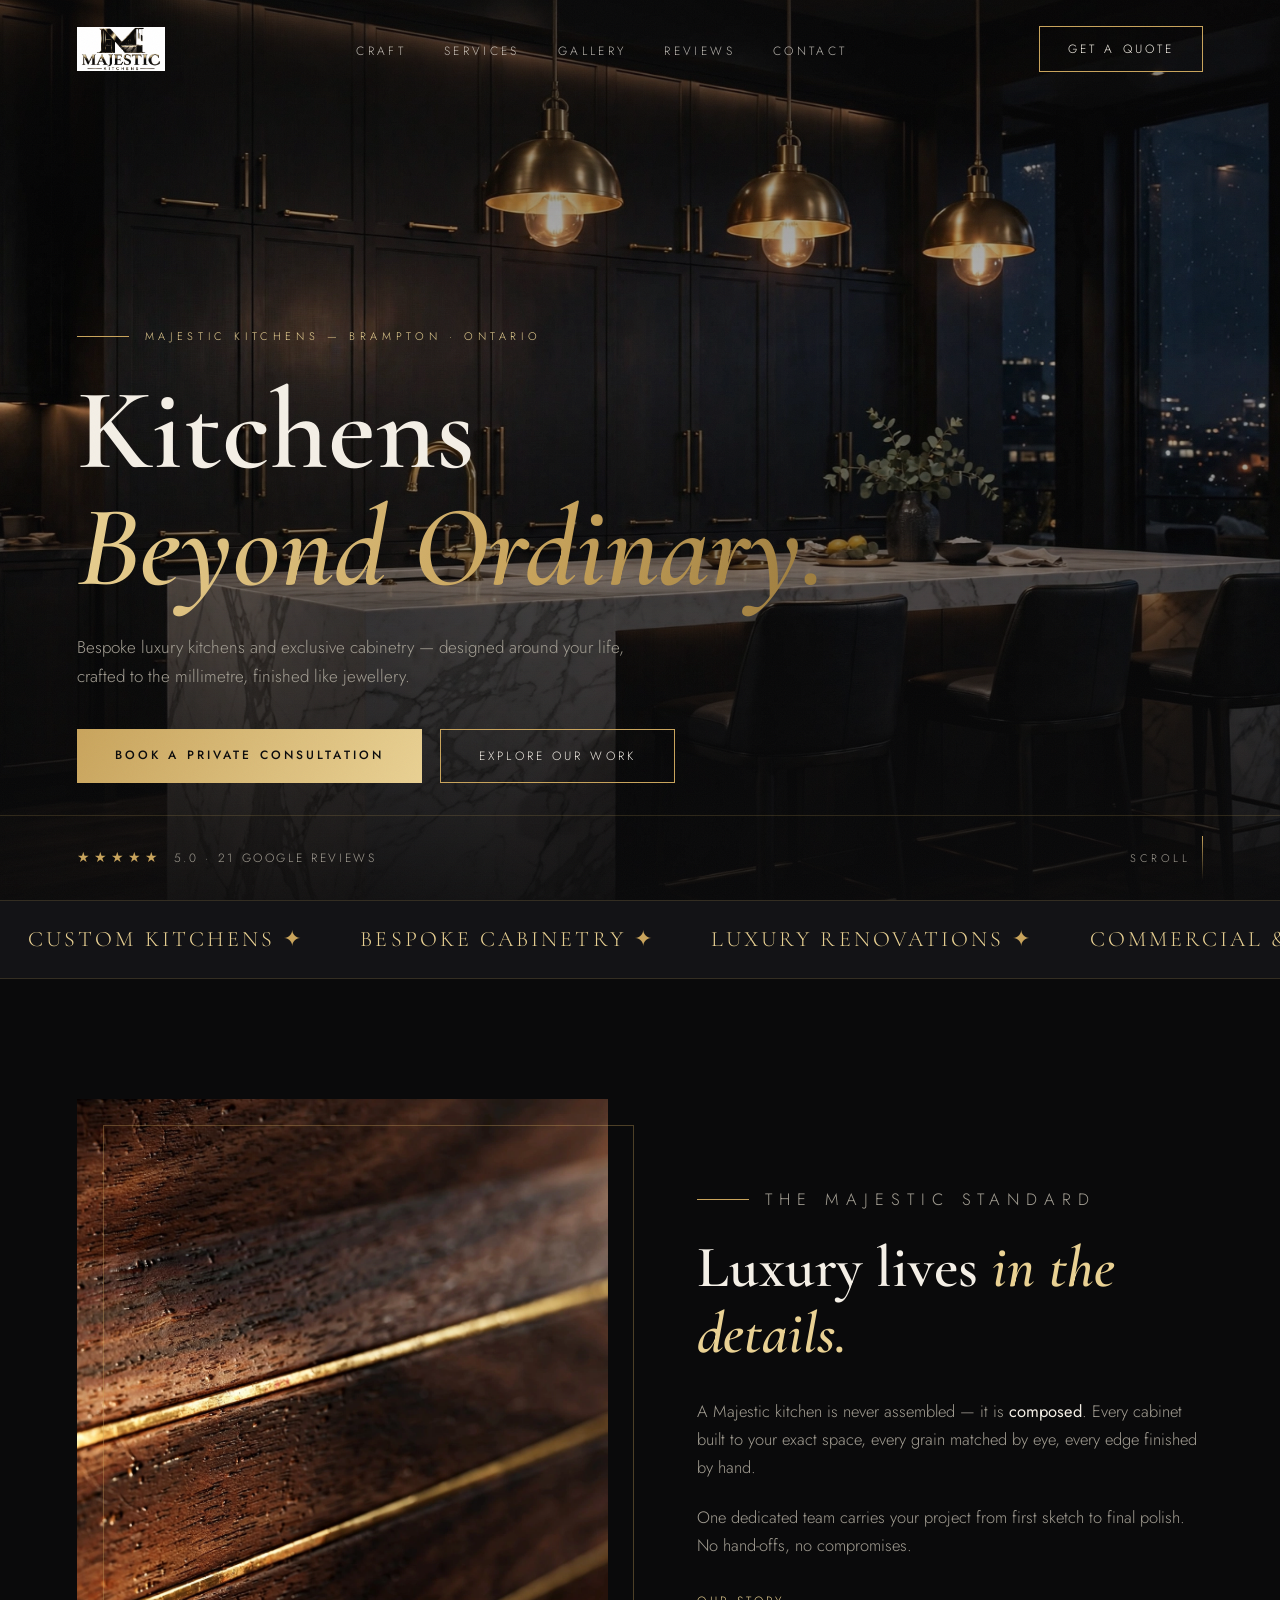
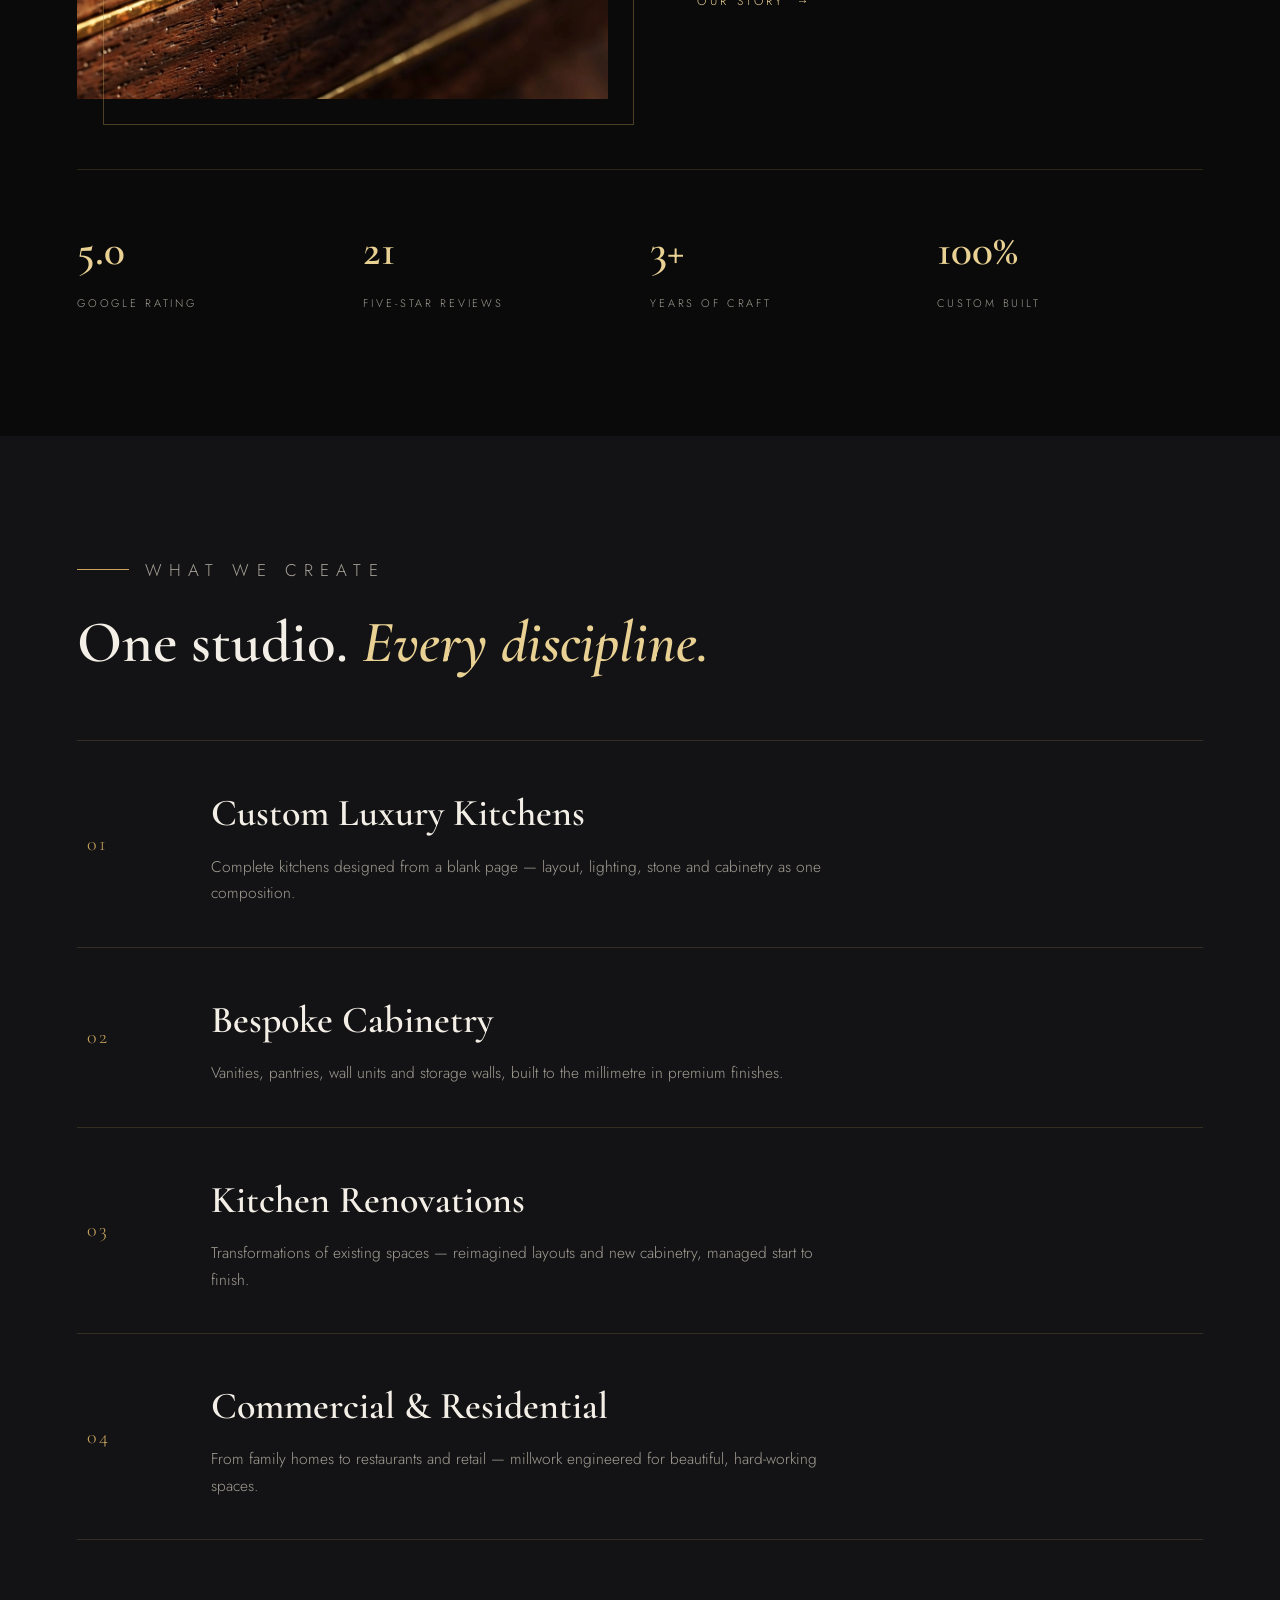
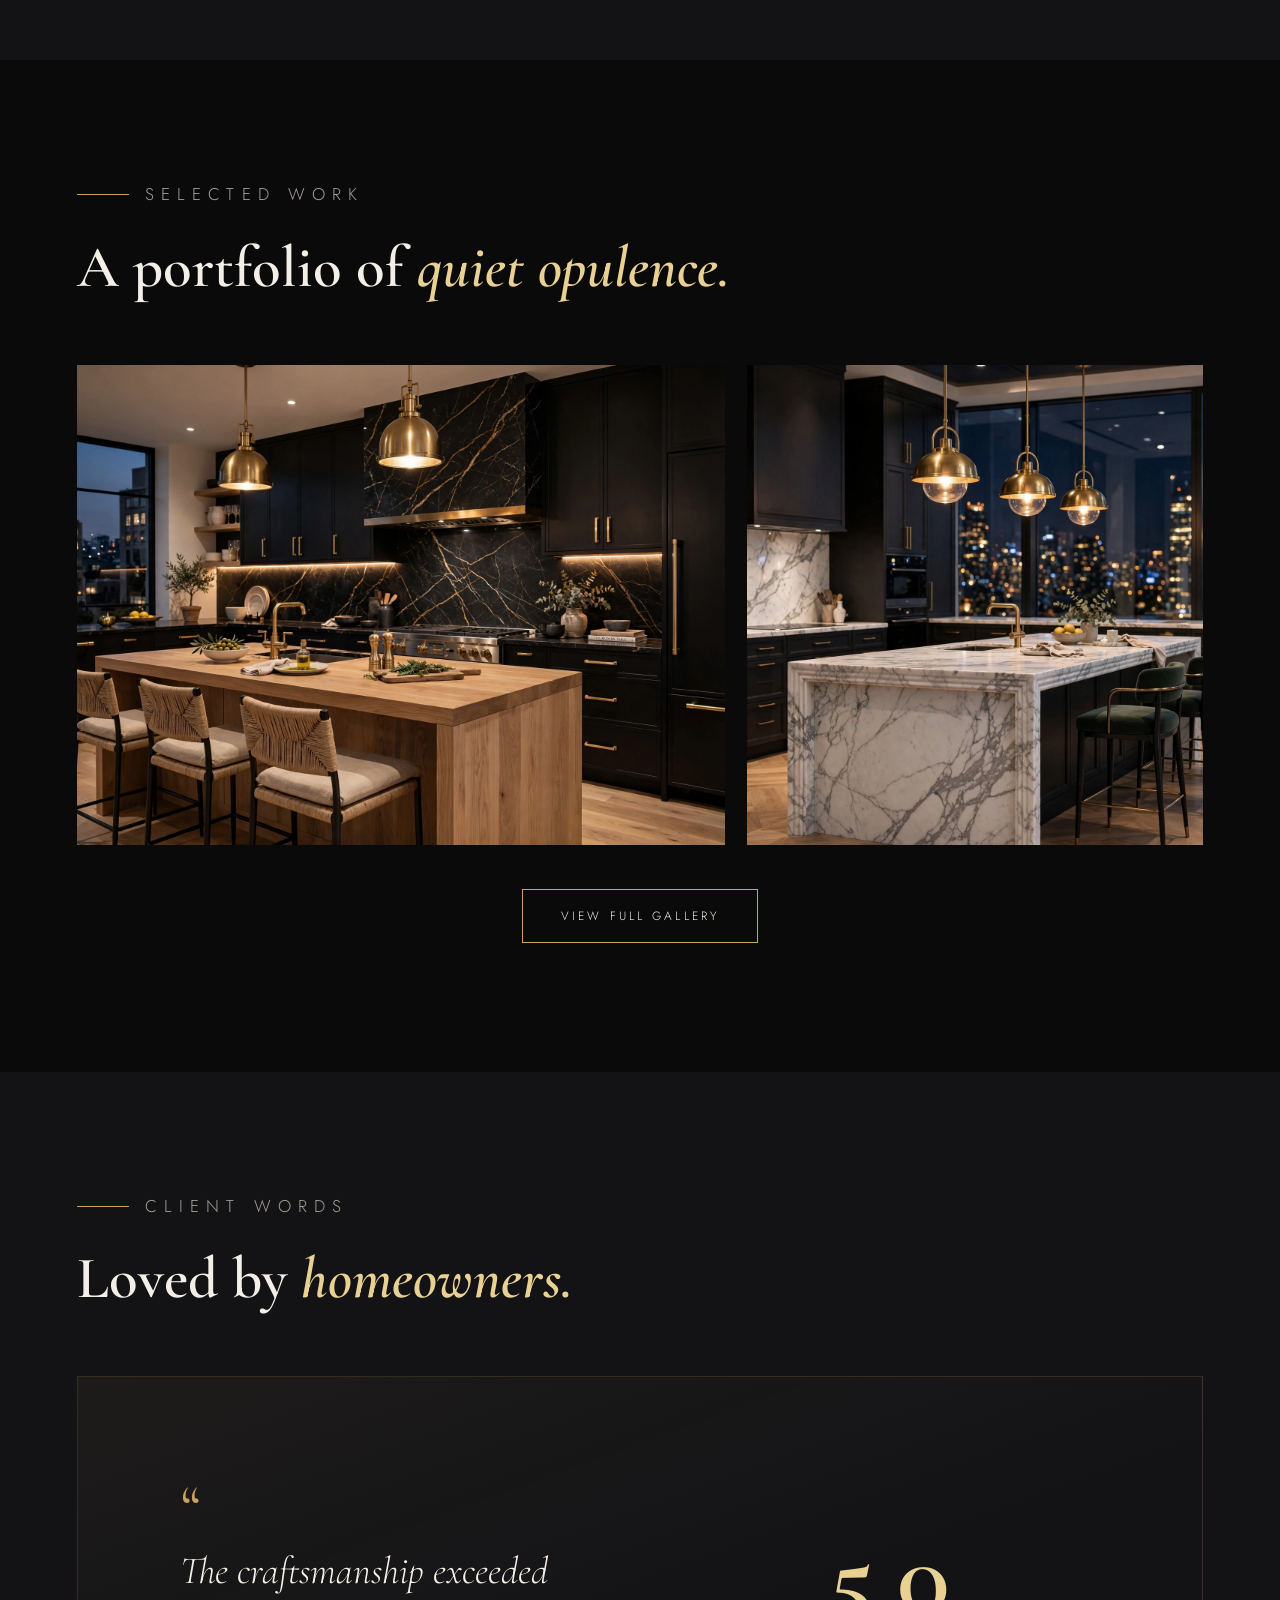
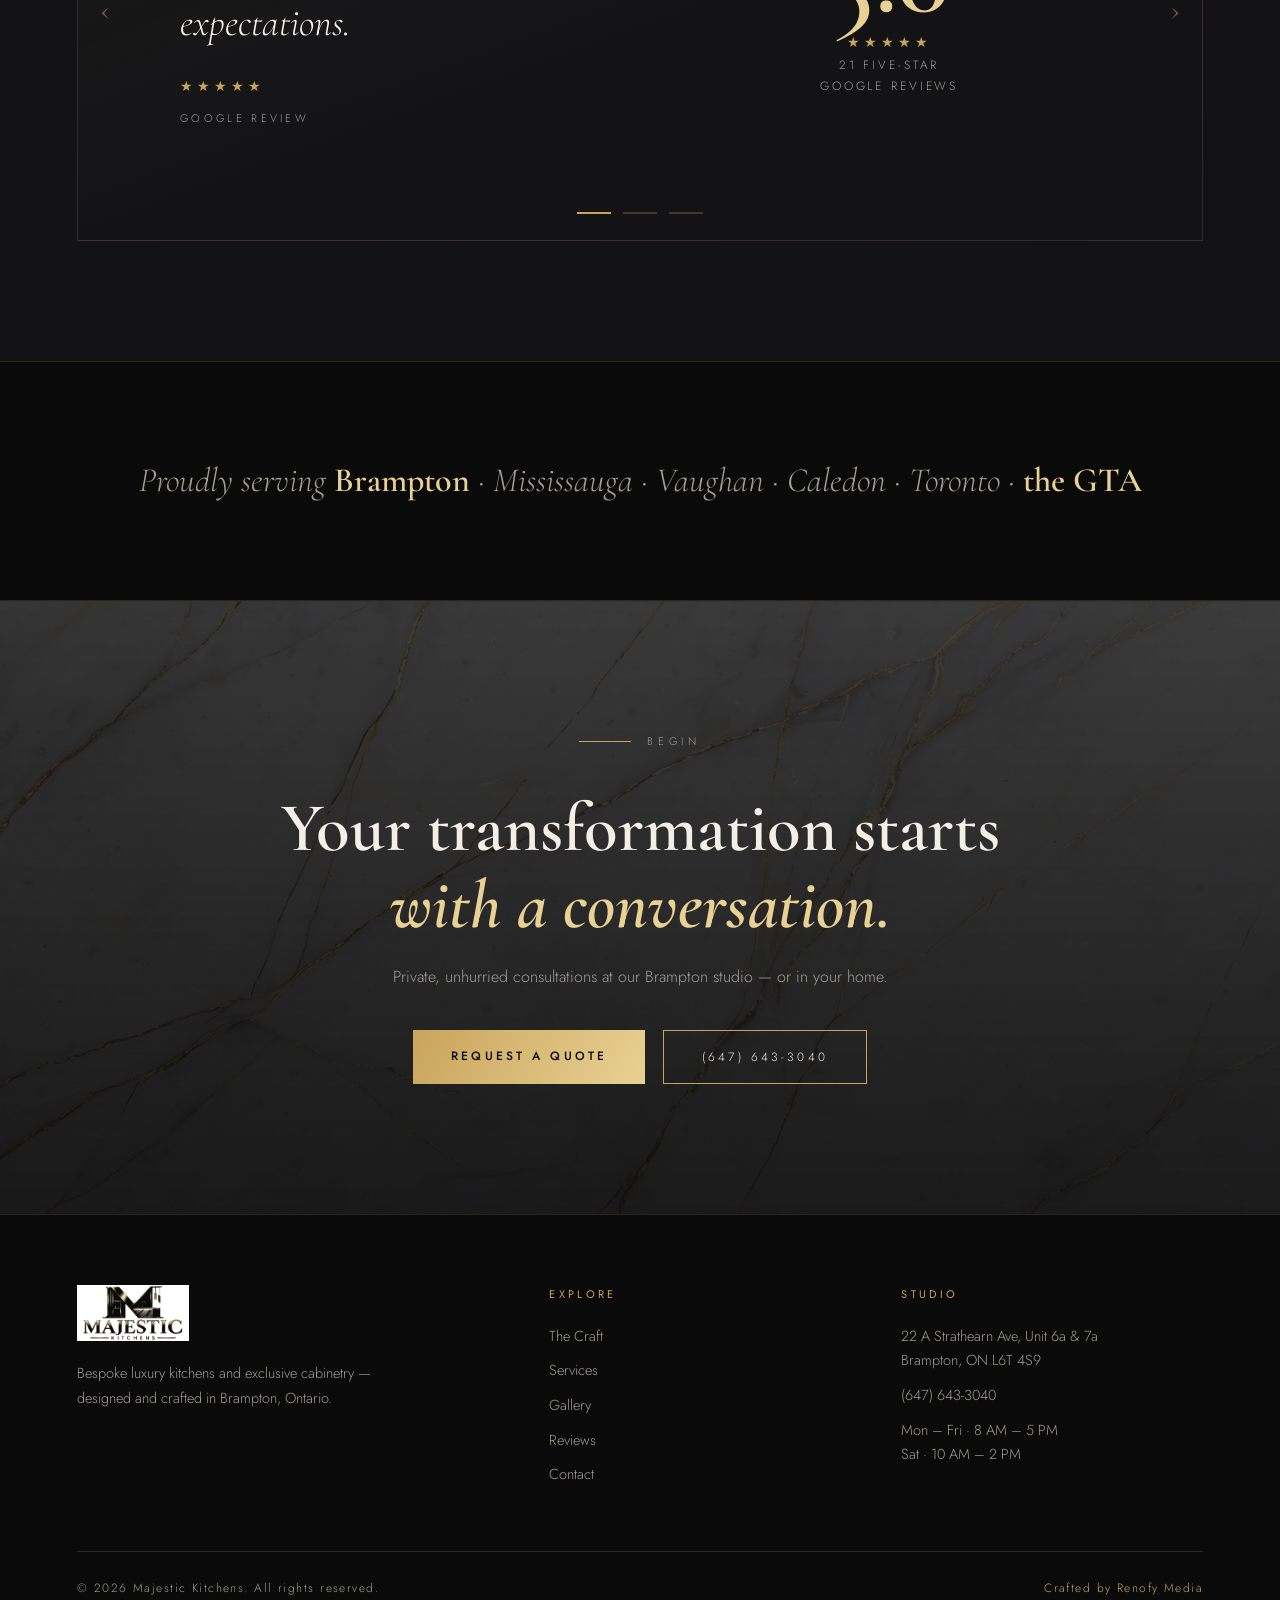
==== index.html @ 50e9ace4 "Majestic Kitchens v1 — 5-page luxury site" ====
<!DOCTYPE html>
<html lang="en">
<head>
<meta charset="UTF-8">
<meta name="viewport" content="width=device-width, initial-scale=1.0">
<title>Majestic Kitchens | Luxury Custom Kitchens &amp; Cabinetry in Brampton &amp; the GTA</title>
<meta name="description" content="Majestic Kitchens designs and crafts bespoke luxury kitchens and exclusive cabinetry across Brampton, Mississauga and the GTA. 5.0-star rated. Book a private consultation.">
<meta property="og:title" content="Majestic Kitchens — Kitchens Beyond Ordinary">
<meta property="og:description" content="Bespoke luxury kitchens & exclusive cabinetry. Brampton · Mississauga · GTA. 5.0 stars on Google.">
<meta property="og:type" content="website">
<link rel="preconnect" href="https://fonts.googleapis.com">
<link rel="preconnect" href="https://fonts.gstatic.com" crossorigin>
<link href="https://fonts.googleapis.com/css2?family=Cormorant+Garamond:ital,wght@0,500;0,600;0,700;1,500;1,600&family=Jost:wght@300;400;500&display=swap" rel="stylesheet">
<link rel="icon" href="assets/img/logo.png">
<link rel="stylesheet" href="assets/css/style.css">
</head>
<body>
<div class="grain"></div>
<div id="cursor"></div>
<div id="wipe"><span class="wline"></span><img src="assets/img/logo.png" alt=""></div>
<div id="loader"><img src="assets/img/logo.png" alt="Majestic Kitchens"><div class="bar"><span></span></div></div>

<nav id="nav">
  <div class="wrap nav-inner">
    <a class="brand" href="index.html" aria-label="Majestic Kitchens home"><img src="assets/img/logo.png" alt="Majestic Kitchens logo"></a>
    <ul class="nav-links">
      <li><a href="about.html">Craft</a></li>
      <li><a href="services.html">Services</a></li>
      <li><a href="gallery.html">Gallery</a></li>
      <li><a href="index.html#reviews">Reviews</a></li>
      <li><a href="contact.html">Contact</a></li>
    </ul>
    <a href="contact.html" class="btn nav-cta">Get a Quote</a>
    <button id="burger" aria-label="Open menu"><span></span><span></span><span></span></button>
  </div>
</nav>
<div id="mobileMenu">
  <a href="index.html">Home</a><a href="about.html">Craft</a><a href="services.html">Services</a>
  <a href="gallery.html">Gallery</a><a href="index.html#reviews">Reviews</a><a href="contact.html">Contact</a>
</div>

<header class="hero">
  <div class="hero-bg" id="heroBg"></div>
  <div class="hero-veil"></div>
  <div class="wrap hero-content">
    <p class="eyebrow">Majestic Kitchens — Brampton · Ontario</p>
    <h1>Kitchens<br><em>Beyond Ordinary.</em></h1>
    <p class="lead">Bespoke luxury kitchens and exclusive cabinetry — designed around your life, crafted to the millimetre, finished like jewellery.</p>
    <div class="hero-ctas">
      <a href="contact.html" class="btn solid">Book a Private Consultation</a>
      <a href="gallery.html" class="btn">Explore Our Work</a>
    </div>
  </div>
  <div class="hero-foot"><div class="wrap">
    <div class="rating"><span class="stars">★★★★★</span><span>5.0 · 21 Google Reviews</span></div>
    <div class="scroll-hint">Scroll</div>
  </div></div>
</header>

<div class="marquee" aria-hidden="true">
  <div class="marquee-track">
    <span>Custom Kitchens <i>✦</i></span><span>Bespoke Cabinetry <i>✦</i></span><span>Luxury Renovations <i>✦</i></span><span>Commercial &amp; Residential <i>✦</i></span><span>Custom Kitchens <i>✦</i></span><span>Bespoke Cabinetry <i>✦</i></span><span>Luxury Renovations <i>✦</i></span><span>Commercial &amp; Residential <i>✦</i></span>
  </div>
</div>

<section>
  <div class="wrap">
    <div class="split">
      <div class="img-frame reveal"><img src="assets/img/craft.webp" alt="Close-up of Majestic Kitchens cabinetry craftsmanship with brass inlay" loading="lazy"></div>
      <div>
        <p class="eyebrow reveal">The Majestic Standard</p>
        <div class="sec-head reveal" style="margin-bottom:30px">
          <h2>Luxury lives <em>in the details.</em></h2>
        </div>
        <p class="reveal">A Majestic kitchen is never assembled — it is <strong>composed</strong>. Every cabinet built to your exact space, every grain matched by eye, every edge finished by hand.</p>
        <p class="reveal d1">One dedicated team carries your project from first sketch to final polish. No hand-offs, no compromises.</p>
        <a class="link-more reveal d2" href="about.html">Our story</a>
      </div>
    </div>
    <div class="stats">
      <div class="stat reveal"><b><span class="count" data-to="5" data-dec="1">0</span></b><span class="lbl">Google rating</span></div>
      <div class="stat reveal d1"><b><span class="count" data-to="21">0</span></b><span class="lbl">Five-star reviews</span></div>
      <div class="stat reveal d2"><b><span class="count" data-to="3">0</span>+</b><span class="lbl">Years of craft</span></div>
      <div class="stat reveal d3"><b>100%</b><span class="lbl">Custom built</span></div>
    </div>
  </div>
</section>

<section style="background:var(--coal)">
  <div class="wrap">
    <div class="sec-head">
      <p class="eyebrow reveal">What we create</p>
      <h2 class="reveal">One studio. <em>Every discipline.</em></h2>
    </div>
    <div class="reveal">
      <a class="svc-row" href="services.html"><div class="svc-num">01</div><div><h3>Custom Luxury Kitchens</h3><p>Complete kitchens designed from a blank page — layout, lighting, stone and cabinetry as one composition.</p></div><div class="svc-arrow">→</div></a>
      <a class="svc-row" href="services.html"><div class="svc-num">02</div><div><h3>Bespoke Cabinetry</h3><p>Vanities, pantries, wall units and storage walls, built to the millimetre in premium finishes.</p></div><div class="svc-arrow">→</div></a>
      <a class="svc-row" href="services.html"><div class="svc-num">03</div><div><h3>Kitchen Renovations</h3><p>Transformations of existing spaces — reimagined layouts and new cabinetry, managed start to finish.</p></div><div class="svc-arrow">→</div></a>
      <a class="svc-row" href="services.html"><div class="svc-num">04</div><div><h3>Commercial &amp; Residential</h3><p>From family homes to restaurants and retail — millwork engineered for beautiful, hard-working spaces.</p></div><div class="svc-arrow">→</div></a>
    </div>
  </div>
</section>

<section>
  <div class="wrap">
    <div class="sec-head">
      <p class="eyebrow reveal">Selected work</p>
      <h2 class="reveal">A portfolio of <em>quiet opulence.</em></h2>
    </div>
    <div class="g-grid">
      <figure class="g-item g1 reveal"><img src="assets/img/gallery-1.webp" alt="Luxury kitchen with black marble backsplash and brass fixtures" loading="lazy"><figcaption><small>Bespoke Detail</small>Black marble · brushed brass</figcaption></figure>
      <figure class="g-item g2 reveal d1"><img src="assets/img/gallery-2.webp" alt="Elegant kitchen with marble island and city views at night" loading="lazy"><figcaption><small>Evening Project</small>Waterfall island · night light</figcaption></figure>
    </div>
    <div class="center reveal" style="margin-top:44px"><a href="gallery.html" class="btn">View Full Gallery</a></div>
  </div>
</section>

<section id="reviews" style="background:var(--coal)">
  <div class="wrap">
    <div class="sec-head">
      <p class="eyebrow reveal">Client words</p>
      <h2 class="reveal">Loved by <em>homeowners.</em></h2>
    </div>
    <div class="t-slider reveal" id="tSlider">
      <button class="t-arrow" id="tPrev" aria-label="Previous review">‹</button>
      <button class="t-arrow" id="tNext" aria-label="Next review">›</button>
      <div class="t-track">
        <div class="t-slide">
          <div><blockquote>The craftsmanship exceeded expectations.</blockquote><cite><span class="stars">★★★★★</span>Google Review</cite></div>
          <div class="t-side"><b>5.0</b><div class="stars">★★★★★</div><p style="color:var(--muted);font-size:12px;letter-spacing:.24em;text-transform:uppercase">21 five-star<br>Google reviews</p></div>
        </div>
        <div class="t-slide">
          <div><p class="t-brandline">From Brampton to the GTA, homeowners choose Majestic for truly <em>custom kitchens</em> — designed around the way they live, built to the millimetre.</p></div>
          <div class="t-side"><b>21</b><p style="color:var(--muted);font-size:12px;letter-spacing:.24em;text-transform:uppercase">Five-star reviews<br>and counting</p></div>
        </div>
        <div class="t-slide">
          <div><blockquote>Your kitchen could be next.</blockquote><cite>Private consultations · Brampton studio</cite></div>
          <div class="t-side"><a href="contact.html" class="btn solid">Book a Consultation</a></div>
        </div>
      </div>
      <div class="t-dots"></div>
    </div>
  </div>
</section>

<div class="areas">
  <div class="wrap">
    <p class="reveal">Proudly serving <strong>Brampton</strong> · Mississauga · Vaughan · Caledon · Toronto · <strong>the GTA</strong></p>
  </div>
</div>

<div class="cta-banner">
  <div class="wrap">
    <p class="eyebrow reveal" style="justify-content:center">Begin</p>
    <h2 class="reveal">Your transformation starts<br><em>with a conversation.</em></h2>
    <p class="reveal d1">Private, unhurried consultations at our Brampton studio — or in your home.</p>
    <div class="hero-ctas reveal d2">
      <a href="contact.html" class="btn solid">Request a Quote</a>
      <a href="tel:+16476433040" class="btn">(647) 643-3040</a>
    </div>
  </div>
</div>

<footer>
  <div class="wrap">
    <div class="f-grid">
      <div>
        <img src="assets/img/logo.png" alt="Majestic Kitchens logo">
        <p>Bespoke luxury kitchens and exclusive cabinetry — designed and crafted in Brampton, Ontario.</p>
      </div>
      <div>
        <h4>Explore</h4>
        <ul>
          <li><a href="about.html">The Craft</a></li>
          <li><a href="services.html">Services</a></li>
          <li><a href="gallery.html">Gallery</a></li>
          <li><a href="index.html#reviews">Reviews</a></li>
          <li><a href="contact.html">Contact</a></li>
        </ul>
      </div>
      <div>
        <h4>Studio</h4>
        <ul>
          <li>22 A Strathearn Ave, Unit 6a &amp; 7a<br>Brampton, ON L6T 4S9</li>
          <li><a href="tel:+16476433040">(647) 643-3040</a></li>
          <li>Mon – Fri · 8 AM – 5 PM<br>Sat · 10 AM – 2 PM</li>
        </ul>
      </div>
    </div>
    <div class="f-bottom">
      <span>© <span id="yr">2026</span> Majestic Kitchens. All rights reserved.</span>
      <span class="credit">Crafted by Renofy Media</span>
    </div>
  </div>
</footer>
<script src="assets/js/main.js"></script>
</body>
</html>
---- assets/css/style.css ----
/* Majestic Kitchens — shared styles */
:root{
  --ink:#0a0a0b;
  --coal:#131316;
  --coal-2:#1a1a1e;
  --gold:#c9a45c;
  --gold-2:#e9d193;
  --gold-dim:rgba(201,164,92,.35);
  --ivory:#f4efe6;
  --muted:#a39e93;
  --line:rgba(201,164,92,.18);
  --serif:'Cormorant Garamond',Georgia,serif;
  --sans:'Jost',Helvetica,Arial,sans-serif;
}
*{margin:0;padding:0;box-sizing:border-box}
html{scroll-behavior:smooth}
body{background:var(--ink);color:var(--ivory);font-family:var(--sans);font-weight:300;line-height:1.7;overflow-x:hidden;-webkit-font-smoothing:antialiased}
::selection{background:var(--gold);color:var(--ink)}
::-webkit-scrollbar{width:10px}
::-webkit-scrollbar-track{background:var(--ink)}
::-webkit-scrollbar-thumb{background:#3a3226;border-radius:5px}
::-webkit-scrollbar-thumb:hover{background:var(--gold)}
img{max-width:100%;display:block}
a{color:inherit;text-decoration:none}
.wrap{max-width:1280px;margin:0 auto;padding:0 6vw}

/* film grain */
.grain{position:fixed;inset:0;z-index:2000;pointer-events:none;opacity:.05;
  background-image:url("data:image/svg+xml,%3Csvg xmlns='http://www.w3.org/2000/svg' width='120' height='120'%3E%3Cfilter id='n'%3E%3CfeTurbulence type='fractalNoise' baseFrequency='.9' numOctaves='2'/%3E%3C/filter%3E%3Crect width='120' height='120' filter='url(%23n)' opacity='.6'/%3E%3C/svg%3E");}

/* custom cursor */
#cursor{position:fixed;top:0;left:0;width:34px;height:34px;border:1px solid var(--gold);border-radius:50%;pointer-events:none;z-index:2500;transform:translate(-50%,-50%);transition:width .25s,height .25s,background .25s,opacity .3s;opacity:0}
#cursor.on{opacity:.85}
#cursor.grow{width:64px;height:64px;background:rgba(201,164,92,.12)}
@media(pointer:coarse){#cursor{display:none}}

/* page transition wipe */
#wipe{position:fixed;inset:0;z-index:2900;background:var(--ink);display:flex;align-items:center;justify-content:center;transform:translateY(100%);pointer-events:none}
#wipe.go{pointer-events:all;animation:wipeIn .55s cubic-bezier(.7,0,.2,1) both}
#wipe.away{animation:wipeOut .7s cubic-bezier(.7,0,.2,1) both}
#wipe img{width:130px;opacity:0}
#wipe.go img{animation:loaderIn .5s .15s ease both}
#wipe .wline{position:absolute;top:50%;left:0;height:1px;width:100%;background:linear-gradient(90deg,transparent,var(--gold),transparent);opacity:0}
#wipe.go .wline{opacity:1}
@keyframes wipeIn{from{transform:translateY(100%)}to{transform:translateY(0)}}
@keyframes wipeOut{from{transform:translateY(0)}to{transform:translateY(-100%)}}

/* preloader */
#loader{position:fixed;inset:0;z-index:3000;background:var(--ink);display:flex;flex-direction:column;align-items:center;justify-content:center;gap:26px;transition:opacity .7s ease,visibility .7s}
#loader.done{opacity:0;visibility:hidden}
#loader img{width:150px;animation:loaderIn 1.2s ease both}
#loader .bar{width:180px;height:1px;background:rgba(201,164,92,.2);position:relative;overflow:hidden}
#loader .bar span{position:absolute;inset:0;background:linear-gradient(90deg,var(--gold),var(--gold-2));transform-origin:left;animation:loadbar 1.1s ease both}
@keyframes loadbar{from{transform:scaleX(0)}to{transform:scaleX(1)}}
@keyframes loaderIn{from{opacity:0;transform:translateY(14px)}to{opacity:1;transform:none}}

/* nav */
nav{position:fixed;top:0;left:0;right:0;z-index:1000;transition:background .4s,border-color .4s,padding .4s;padding:26px 0;border-bottom:1px solid transparent}
nav.scrolled{background:rgba(10,10,11,.86);backdrop-filter:blur(14px);-webkit-backdrop-filter:blur(14px);padding:14px 0;border-bottom-color:var(--line)}
.nav-inner{display:flex;align-items:center;justify-content:space-between}
.brand img{height:44px;width:auto;transition:height .4s}
nav.scrolled .brand img{height:36px}
.nav-links{display:flex;gap:38px;list-style:none;align-items:center}
.nav-links a{font-size:12px;letter-spacing:.28em;text-transform:uppercase;opacity:.75;transition:opacity .3s,color .3s;position:relative;padding:4px 0}
.nav-links a::after{content:"";position:absolute;left:0;bottom:-4px;width:0;height:1px;background:var(--gold);transition:width .35s}
.nav-links a:hover{opacity:1;color:var(--gold-2)}
.nav-links a:hover::after,.nav-links a.active::after{width:100%}
.nav-links a.active{opacity:1;color:var(--gold-2)}
.btn{display:inline-block;font-family:var(--sans);font-size:12px;letter-spacing:.26em;text-transform:uppercase;padding:16px 38px;border:1px solid var(--gold);position:relative;overflow:hidden;transition:color .35s;cursor:pointer;background:transparent;color:var(--ivory);isolation:isolate}
.btn::before{content:"";position:absolute;inset:0;background:linear-gradient(120deg,var(--gold),var(--gold-2));transform:scaleX(0);transform-origin:left;transition:transform .45s cubic-bezier(.7,0,.2,1);z-index:-1}
.btn:hover::before{transform:scaleX(1)}
.btn:hover{color:var(--ink);border-color:var(--gold-2)}
.btn.solid{background:linear-gradient(120deg,var(--gold),var(--gold-2));color:var(--ink);border:none;font-weight:500}
.btn.solid::before{background:var(--ivory)}
.btn.solid:hover{color:var(--ink)}
.nav-cta{padding:12px 28px}
#burger{display:none;background:none;border:none;cursor:pointer;z-index:1101;padding:8px}
#burger span{display:block;width:28px;height:1px;background:var(--gold-2);margin:7px 0;transition:.35s}
#burger.open span:nth-child(1){transform:translateY(8px) rotate(45deg)}
#burger.open span:nth-child(2){opacity:0}
#burger.open span:nth-child(3){transform:translateY(-8px) rotate(-45deg)}
#mobileMenu{position:fixed;inset:0;background:rgba(10,10,11,.97);z-index:1100;display:flex;flex-direction:column;align-items:center;justify-content:center;gap:8px;opacity:0;visibility:hidden;transition:.45s}
#mobileMenu.open{opacity:1;visibility:visible}
#mobileMenu a{font-family:var(--serif);font-size:34px;padding:10px}
#mobileMenu a:hover{color:var(--gold-2)}

/* hero */
.hero{min-height:100svh;display:flex;align-items:flex-end;position:relative;overflow:hidden}
.hero-bg{position:absolute;inset:-8% 0;background:url('../img/hero.webp') center/cover;will-change:transform;animation:kenburns 24s ease-in-out infinite alternate}
@keyframes kenburns{from{transform:scale(1)}to{transform:scale(1.08)}}
.hero-veil{position:absolute;inset:0;background:linear-gradient(180deg,rgba(10,10,11,.55) 0%,rgba(10,10,11,.25) 40%,rgba(10,10,11,.9) 100%)}
.hero-content{position:relative;z-index:2;padding-bottom:13vh;width:100%}
.eyebrow{font-size:11px;letter-spacing:.42em;text-transform:uppercase;color:var(--gold-2);display:flex;align-items:center;gap:16px;margin-bottom:26px}
.eyebrow::before{content:"";width:52px;height:1px;background:var(--gold)}
.hero h1{font-family:var(--serif);font-weight:600;font-size:clamp(52px,9vw,128px);line-height:1.02}
.hero h1 em{font-style:italic;background:linear-gradient(115deg,var(--gold-2),var(--gold) 60%,#9a7a3c);-webkit-background-clip:text;background-clip:text;color:transparent}
.hero p.lead{max-width:560px;margin:26px 0 38px;color:var(--muted);font-size:17px}
.hero-ctas{display:flex;gap:18px;flex-wrap:wrap}
.hero-foot{position:absolute;bottom:0;left:0;right:0;z-index:2;border-top:1px solid var(--line)}
.hero-foot .wrap{display:flex;justify-content:space-between;align-items:center;padding-top:20px;padding-bottom:20px;gap:16px;flex-wrap:wrap}
.rating{display:flex;align-items:center;gap:12px;font-size:12px;letter-spacing:.22em;text-transform:uppercase;color:var(--muted)}
.stars{color:var(--gold);letter-spacing:4px;font-size:14px}
.scroll-hint{font-size:11px;letter-spacing:.32em;text-transform:uppercase;color:var(--muted);display:flex;align-items:center;gap:12px}
.scroll-hint::after{content:"";width:1px;height:44px;background:linear-gradient(var(--gold),transparent);animation:drip 2s ease-in-out infinite}
@keyframes drip{0%{transform:scaleY(0);transform-origin:top}45%{transform:scaleY(1);transform-origin:top}55%{transform:scaleY(1);transform-origin:bottom}100%{transform:scaleY(0);transform-origin:bottom}}

/* page hero (inner pages) */
.page-hero{min-height:62svh;display:flex;align-items:flex-end;position:relative;overflow:hidden}
.page-hero .ph-bg{position:absolute;inset:0;background-size:cover;background-position:center}
.page-hero .hero-veil{background:linear-gradient(180deg,rgba(10,10,11,.6),rgba(10,10,11,.35) 45%,rgba(10,10,11,.94))}
.page-hero .hero-content{padding-bottom:9vh}
.page-hero h1{font-size:clamp(46px,7vw,96px)}
.crumb{font-size:11px;letter-spacing:.32em;text-transform:uppercase;color:var(--muted);margin-bottom:18px}
.crumb a:hover{color:var(--gold-2)}
.crumb b{color:var(--gold-2);font-weight:400}

/* marquee */
.marquee{border-top:1px solid var(--line);border-bottom:1px solid var(--line);overflow:hidden;white-space:nowrap;padding:20px 0;background:var(--coal)}
.marquee-track{display:inline-block;animation:scrollX 30s linear infinite}
.marquee span{font-family:var(--serif);font-size:22px;letter-spacing:.14em;color:var(--gold-2);margin:0 28px;text-transform:uppercase}
.marquee i{color:var(--gold);font-style:normal}
@keyframes scrollX{to{transform:translateX(-50%)}}

/* sections */
section{padding:120px 0;position:relative}
.sec-head{margin-bottom:64px;max-width:760px}
.sec-head h2{font-family:var(--serif);font-weight:600;font-size:clamp(36px,4.6vw,60px);line-height:1.12;margin:22px 0 18px}
.sec-head h2 em{font-style:italic;color:var(--gold-2)}
.sec-head p{color:var(--muted);font-size:17px}
.center{text-align:center;margin-left:auto;margin-right:auto}
.center .eyebrow{justify-content:center}
.center .eyebrow::after{content:"";width:52px;height:1px;background:var(--gold)}

/* reveal */
.reveal{opacity:0;transform:translateY(36px);transition:opacity .9s ease,transform .9s cubic-bezier(.2,.6,.2,1)}
.reveal.in{opacity:1;transform:none}
.reveal.d1{transition-delay:.12s}.reveal.d2{transition-delay:.24s}.reveal.d3{transition-delay:.36s}

/* split */
.split{display:grid;grid-template-columns:1.05fr 1fr;gap:7vw;align-items:center}
.split .img-frame{position:relative}
.split .img-frame img{width:100%;height:600px;object-fit:cover}
.split .img-frame::after{content:"";position:absolute;inset:0;border:1px solid var(--gold-dim);transform:translate(26px,26px);pointer-events:none}
.split p{color:var(--muted);margin-bottom:22px;font-size:16.5px}
.split p strong{color:var(--ivory);font-weight:400}
.link-more{display:inline-flex;align-items:center;gap:12px;margin-top:10px;font-size:12px;letter-spacing:.28em;text-transform:uppercase;color:var(--gold-2)}
.link-more::after{content:"→";transition:transform .3s}
.link-more:hover::after{transform:translateX(8px)}

/* stats */
.stats{display:grid;grid-template-columns:repeat(4,1fr);gap:20px;margin-top:70px;border-top:1px solid var(--line);padding-top:44px}
.stat b{display:block;font-family:var(--serif);font-size:clamp(34px,3.4vw,52px);font-weight:600;color:var(--gold-2)}
.stat .count{font-family:var(--serif);font-size:clamp(34px,3.4vw,52px);font-weight:600;color:var(--gold-2)}
.stat .lbl{font-size:11px;letter-spacing:.26em;text-transform:uppercase;color:var(--muted)}

/* service rows (home) */
.svc-row{display:grid;grid-template-columns:90px 1fr auto;gap:34px;align-items:center;padding:40px 10px;border-top:1px solid var(--line);transition:background .4s,padding .4s}
.svc-row:last-child{border-bottom:1px solid var(--line)}
.svc-row:hover{background:rgba(201,164,92,.045);padding-left:26px}
.svc-num{font-family:var(--serif);font-size:20px;color:var(--gold);letter-spacing:.1em}
.svc-row h3{font-family:var(--serif);font-weight:600;font-size:clamp(26px,3vw,38px);margin-bottom:8px;transition:color .3s}
.svc-row:hover h3{color:var(--gold-2)}
.svc-row p{color:var(--muted);max-width:640px;font-size:15.5px}
.svc-arrow{font-family:var(--serif);font-size:30px;color:var(--gold);opacity:0;transform:translateX(-12px);transition:.4s}
.svc-row:hover .svc-arrow{opacity:1;transform:none}

/* service detail blocks */
.svc-block{display:grid;grid-template-columns:1fr 1fr;gap:6vw;align-items:center;padding:70px 0;border-top:1px solid var(--line)}
.svc-block:first-of-type{border-top:none}
.svc-block.flip .svc-text{order:2}
.svc-block.flip .svc-img{order:1}
.svc-img{overflow:hidden;position:relative}
.svc-img img{width:100%;height:460px;object-fit:cover;transition:transform 1.1s cubic-bezier(.2,.6,.2,1)}
.svc-block:hover .svc-img img{transform:scale(1.05)}
.svc-text .svc-num{margin-bottom:14px;display:block}
.svc-text h3{font-family:var(--serif);font-size:clamp(30px,3.4vw,46px);font-weight:600;margin-bottom:18px}
.svc-text h3 em{font-style:italic;color:var(--gold-2)}
.svc-text>p{color:var(--muted);margin-bottom:22px}
.svc-text ul{list-style:none;margin-bottom:8px}
.svc-text li{padding:10px 0 10px 30px;position:relative;color:var(--ivory);font-size:15.5px;border-top:1px solid rgba(201,164,92,.1)}
.svc-text li::before{content:"✦";position:absolute;left:0;color:var(--gold);font-size:13px}

/* process */
.proc-grid{display:grid;grid-template-columns:repeat(4,1fr);margin-top:20px}
.proc{padding:44px 34px;border-left:1px solid var(--line);transition:background .4s}
.proc:first-child{border-left:none}
.proc:hover{background:rgba(201,164,92,.04)}
.proc .n{font-family:var(--serif);font-size:64px;color:transparent;-webkit-text-stroke:1px var(--gold-dim);line-height:1;display:block;margin-bottom:22px}
.proc h3{font-family:var(--serif);font-size:26px;font-weight:600;margin-bottom:12px;color:var(--gold-2)}
.proc p{color:var(--muted);font-size:15px}

/* values */
.val-grid{display:grid;grid-template-columns:repeat(3,1fr);gap:22px}
.val{border:1px solid var(--line);padding:46px 38px;transition:border-color .4s,transform .4s;background:linear-gradient(160deg,rgba(201,164,92,.05),transparent 60%)}
.val:hover{border-color:var(--gold-dim);transform:translateY(-6px)}
.val .vn{font-family:var(--serif);color:var(--gold);font-size:18px;letter-spacing:.2em;margin-bottom:16px;display:block}
.val h3{font-family:var(--serif);font-size:26px;font-weight:600;margin-bottom:12px}
.val p{color:var(--muted);font-size:15px}

/* gallery */
.g-grid{display:grid;grid-template-columns:repeat(12,1fr);gap:22px}
.g-item{position:relative;overflow:hidden;cursor:pointer;margin:0}
.g-item img{width:100%;height:100%;object-fit:cover;transition:transform 1.1s cubic-bezier(.2,.6,.2,1);filter:saturate(.94)}
.g-item:hover img{transform:scale(1.06)}
.g-item figcaption{position:absolute;left:0;right:0;bottom:0;padding:26px;background:linear-gradient(transparent,rgba(10,10,11,.88));font-family:var(--serif);font-size:22px;opacity:0;transform:translateY(12px);transition:.5s;pointer-events:none}
.g-item:hover figcaption{opacity:1;transform:none}
.g-item figcaption small{display:block;font-family:var(--sans);font-size:10px;letter-spacing:.3em;text-transform:uppercase;color:var(--gold-2);margin-bottom:6px}
.g1{grid-column:span 7;height:480px}.g2{grid-column:span 5;height:480px}
.g3{grid-column:span 4;height:400px}.g4{grid-column:span 4;height:400px}.g5{grid-column:span 4;height:400px}
.g6{grid-column:span 6;height:440px}.g7{grid-column:span 6;height:440px}
.g-note{margin-top:26px;font-size:12px;letter-spacing:.14em;color:var(--muted);text-transform:uppercase}

/* lightbox */
#lightbox{position:fixed;inset:0;z-index:2800;background:rgba(8,8,9,.94);display:flex;align-items:center;justify-content:center;opacity:0;visibility:hidden;transition:.4s;backdrop-filter:blur(6px)}
#lightbox.open{opacity:1;visibility:visible}
#lightbox img{max-width:88vw;max-height:82vh;object-fit:contain;border:1px solid var(--line);box-shadow:0 30px 80px rgba(0,0,0,.6)}
#lbCap{position:absolute;bottom:34px;left:0;right:0;text-align:center;font-family:var(--serif);font-size:20px;color:var(--gold-2)}
#lbClose{position:absolute;top:26px;right:34px;background:none;border:1px solid var(--gold-dim);color:var(--gold-2);width:52px;height:52px;border-radius:50%;font-size:20px;cursor:pointer;transition:.3s}
#lbClose:hover{background:var(--gold);color:var(--ink)}
.lb-nav{position:absolute;top:50%;transform:translateY(-50%);background:none;border:1px solid var(--gold-dim);color:var(--gold-2);width:56px;height:56px;border-radius:50%;font-size:22px;cursor:pointer;transition:.3s;font-family:var(--serif)}
.lb-nav:hover{background:var(--gold);color:var(--ink)}
#lbPrev{left:30px}#lbNext{right:30px}

/* testimonial slider */
.t-slider{position:relative;overflow:hidden;border:1px solid var(--line);background:linear-gradient(160deg,rgba(201,164,92,.06),transparent 55%)}
.t-track{display:flex;transition:transform .7s cubic-bezier(.7,0,.2,1)}
.t-slide{min-width:100%;padding:70px 8vw;display:grid;grid-template-columns:1fr 1fr;gap:6vw;align-items:center}
.t-slide blockquote{font-family:var(--serif);font-size:clamp(26px,3vw,40px);line-height:1.35;font-style:italic}
.t-slide blockquote::before{content:"“";display:block;font-size:64px;color:var(--gold);line-height:.6;margin-bottom:18px;font-style:normal}
.t-slide cite{font-style:normal;font-size:11px;letter-spacing:.3em;text-transform:uppercase;color:var(--muted);margin-top:26px;display:block}
.t-slide cite .stars{display:block;margin-bottom:10px}
.t-side{text-align:center}
.t-side b{font-family:var(--serif);font-size:110px;font-weight:600;color:var(--gold-2);line-height:1;display:block}
.t-brandline{font-family:var(--serif);font-size:clamp(26px,3vw,40px);line-height:1.4}
.t-brandline em{font-style:italic;color:var(--gold-2)}
.t-dots{position:absolute;bottom:26px;left:0;right:0;display:flex;justify-content:center;gap:12px}
.t-dots button{width:34px;height:2px;background:rgba(201,164,92,.25);border:none;cursor:pointer;transition:.3s;padding:0}
.t-dots button.on{background:var(--gold)}
.t-arrow{position:absolute;top:50%;transform:translateY(-50%);background:none;border:none;color:var(--gold);font-size:34px;cursor:pointer;opacity:.5;transition:.3s;font-family:var(--serif);z-index:2}
.t-arrow:hover{opacity:1}
#tPrev{left:22px}#tNext{right:22px}

/* reviews page cards */
.rev-grid{display:grid;grid-template-columns:1fr 1fr;gap:22px}
.rev-card{border:1px solid var(--line);padding:48px 40px;background:linear-gradient(160deg,rgba(201,164,92,.06),transparent 55%);transition:border-color .4s,transform .4s}
.rev-card:hover{border-color:var(--gold-dim);transform:translateY(-6px)}
.rev-card blockquote{font-family:var(--serif);font-size:clamp(22px,2.2vw,30px);line-height:1.4;font-style:italic}
.rev-card blockquote::before{content:"“";display:block;font-size:56px;color:var(--gold);line-height:.6;margin-bottom:16px;font-style:normal}
.rev-card cite{font-style:normal;font-size:11px;letter-spacing:.3em;text-transform:uppercase;color:var(--muted);margin-top:24px;display:block}
.rev-card cite .stars{display:block;margin-bottom:10px}

/* faq */
.faq{max-width:860px}
.faq-item{border-top:1px solid var(--line)}
.faq-item:last-child{border-bottom:1px solid var(--line)}
.faq-q{width:100%;background:none;border:none;color:var(--ivory);font-family:var(--serif);font-size:clamp(20px,2.4vw,27px);font-weight:600;text-align:left;padding:28px 60px 28px 0;cursor:pointer;position:relative}
.faq-q::after{content:"+";position:absolute;right:6px;top:50%;transform:translateY(-50%);font-family:var(--sans);font-size:30px;color:var(--gold);transition:transform .35s;font-weight:300}
.faq-item.open .faq-q::after{transform:translateY(-50%) rotate(45deg)}
.faq-a{max-height:0;overflow:hidden;transition:max-height .5s cubic-bezier(.7,0,.2,1)}
.faq-a p{color:var(--muted);padding:0 0 30px;font-size:16px;max-width:700px}

/* areas */
.areas{text-align:center;padding:90px 0;border-top:1px solid var(--line);border-bottom:1px solid var(--line)}
.areas p{font-family:var(--serif);font-size:clamp(22px,3vw,34px);color:var(--muted);font-style:italic}
.areas p strong{color:var(--gold-2);font-weight:600;font-style:normal}

/* cta banner */
.cta-banner{text-align:center;padding:130px 0;background:linear-gradient(rgba(10,10,11,.78),rgba(10,10,11,.92)),url('../img/marble-texture.webp') center/cover;border-top:1px solid var(--line)}
.cta-banner h2{font-family:var(--serif);font-size:clamp(38px,5.4vw,72px);font-weight:600;line-height:1.1;margin:24px 0 20px}
.cta-banner h2 em{font-style:italic;color:var(--gold-2)}
.cta-banner p{color:var(--muted);max-width:560px;margin:0 auto 40px}
.cta-banner .hero-ctas{justify-content:center}

/* contact */
.contact-grid{display:grid;grid-template-columns:1fr 1fr;gap:7vw;align-items:start}
.contact-info h2{font-family:var(--serif);font-size:clamp(40px,5vw,68px);font-weight:600;line-height:1.08;margin:22px 0 24px}
.contact-info h2 em{font-style:italic;color:var(--gold-2)}
.c-line{display:flex;gap:18px;align-items:flex-start;padding:20px 0;border-top:1px solid var(--line);font-size:15.5px}
.c-line small{display:block;font-size:10px;letter-spacing:.3em;text-transform:uppercase;color:var(--gold);margin-bottom:6px}
.c-line a:hover{color:var(--gold-2)}
.big-phone{font-family:var(--serif);font-size:clamp(30px,3.4vw,44px);color:var(--gold-2)}
form{background:rgba(19,19,22,.72);border:1px solid var(--line);padding:48px 44px;backdrop-filter:blur(8px)}
form h3{font-family:var(--serif);font-size:30px;font-weight:600;margin-bottom:8px}
form>p{color:var(--muted);font-size:14.5px;margin-bottom:28px}
.f-row{display:grid;grid-template-columns:1fr 1fr;gap:18px}
.f-group{margin-bottom:18px}
.f-group label{display:block;font-size:10px;letter-spacing:.28em;text-transform:uppercase;color:var(--muted);margin-bottom:8px}
.f-group input,.f-group select,.f-group textarea{width:100%;background:transparent;border:1px solid var(--line);color:var(--ivory);padding:14px 16px;font-family:var(--sans);font-size:15px;font-weight:300;transition:border-color .3s;appearance:none;border-radius:0}
.f-group select{background-image:url("data:image/svg+xml,%3Csvg xmlns='http://www.w3.org/2000/svg' width='12' height='8'%3E%3Cpath d='M1 1l5 5 5-5' stroke='%23c9a45c' fill='none'/%3E%3C/svg%3E");background-repeat:no-repeat;background-position:right 16px center}
.f-group select option{background:var(--coal)}
.f-group textarea{resize:vertical;min-height:110px}
.f-group input:focus,.f-group select:focus,.f-group textarea:focus{outline:none;border-color:var(--gold)}
form .btn{width:100%;text-align:center;margin-top:6px}
#formThanks{display:none;text-align:center;padding:40px 10px}
#formThanks .check{width:70px;height:70px;border:1px solid var(--gold);border-radius:50%;display:flex;align-items:center;justify-content:center;margin:0 auto 24px;font-size:28px;color:var(--gold)}
#formThanks h3{font-family:var(--serif);font-size:32px;margin-bottom:12px;color:var(--gold-2)}
#formThanks p{color:var(--muted)}

/* footer */
footer{border-top:1px solid var(--line);padding:70px 0 34px;background:var(--ink)}
.f-grid{display:grid;grid-template-columns:1.4fr 1fr 1fr;gap:50px;margin-bottom:54px}
.f-grid img{height:56px;margin-bottom:20px}
.f-grid p{color:var(--muted);font-size:14.5px;max-width:340px}
.f-grid h4{font-size:11px;letter-spacing:.3em;text-transform:uppercase;color:var(--gold);margin-bottom:20px;font-weight:400}
.f-grid ul{list-style:none}
.f-grid li{margin-bottom:10px;font-size:14.5px;color:var(--muted)}
.f-grid li a:hover{color:var(--gold-2)}
.f-bottom{border-top:1px solid var(--line);padding-top:26px;display:flex;justify-content:space-between;gap:14px;flex-wrap:wrap;font-size:12px;letter-spacing:.12em;color:var(--muted)}
.f-bottom .credit{color:var(--gold)}

@media(max-width:1024px){
  .split,.contact-grid{grid-template-columns:1fr}
  .split .img-frame img{height:440px}
  .proc-grid{grid-template-columns:1fr 1fr}
  .proc:nth-child(3){border-left:none}
  .proc{border-top:1px solid var(--line)}
  .proc:nth-child(1),.proc:nth-child(2){border-top:none}
  .rev-grid{grid-template-columns:1fr}
  .g1,.g2{grid-column:span 12;height:400px}
  .g3,.g4,.g5{grid-column:span 4;height:300px}
  .g6,.g7{grid-column:span 6;height:360px}
  .stats{grid-template-columns:repeat(2,1fr);gap:34px}
  .val-grid{grid-template-columns:1fr}
  .svc-block{grid-template-columns:1fr;gap:34px}
  .svc-block.flip .svc-text{order:1}
  .svc-block.flip .svc-img{order:2}
  .t-slide{grid-template-columns:1fr;gap:30px;padding:60px 12vw}
  .t-side{display:none}
}
@media(max-width:900px){
  .nav-links,.nav-cta{display:none}
  #burger{display:block}
}
@media(max-width:640px){
  section{padding:90px 0}
  .proc-grid{grid-template-columns:1fr}
  .proc{border-left:none!important;border-top:1px solid var(--line)!important;padding:34px 0}
  .g1,.g2,.g3,.g4,.g5,.g6,.g7{grid-column:span 12;height:300px}
  .f-row{grid-template-columns:1fr}
  form{padding:36px 26px}
  .f-grid{grid-template-columns:1fr}
  .hero-ctas .btn{width:100%;text-align:center}
  .svc-row{grid-template-columns:1fr;gap:8px;padding:34px 4px}
  .svc-arrow{display:none}
  #lbPrev{left:10px}#lbNext{right:10px}
  .lb-nav{width:44px;height:44px}
}
</style>
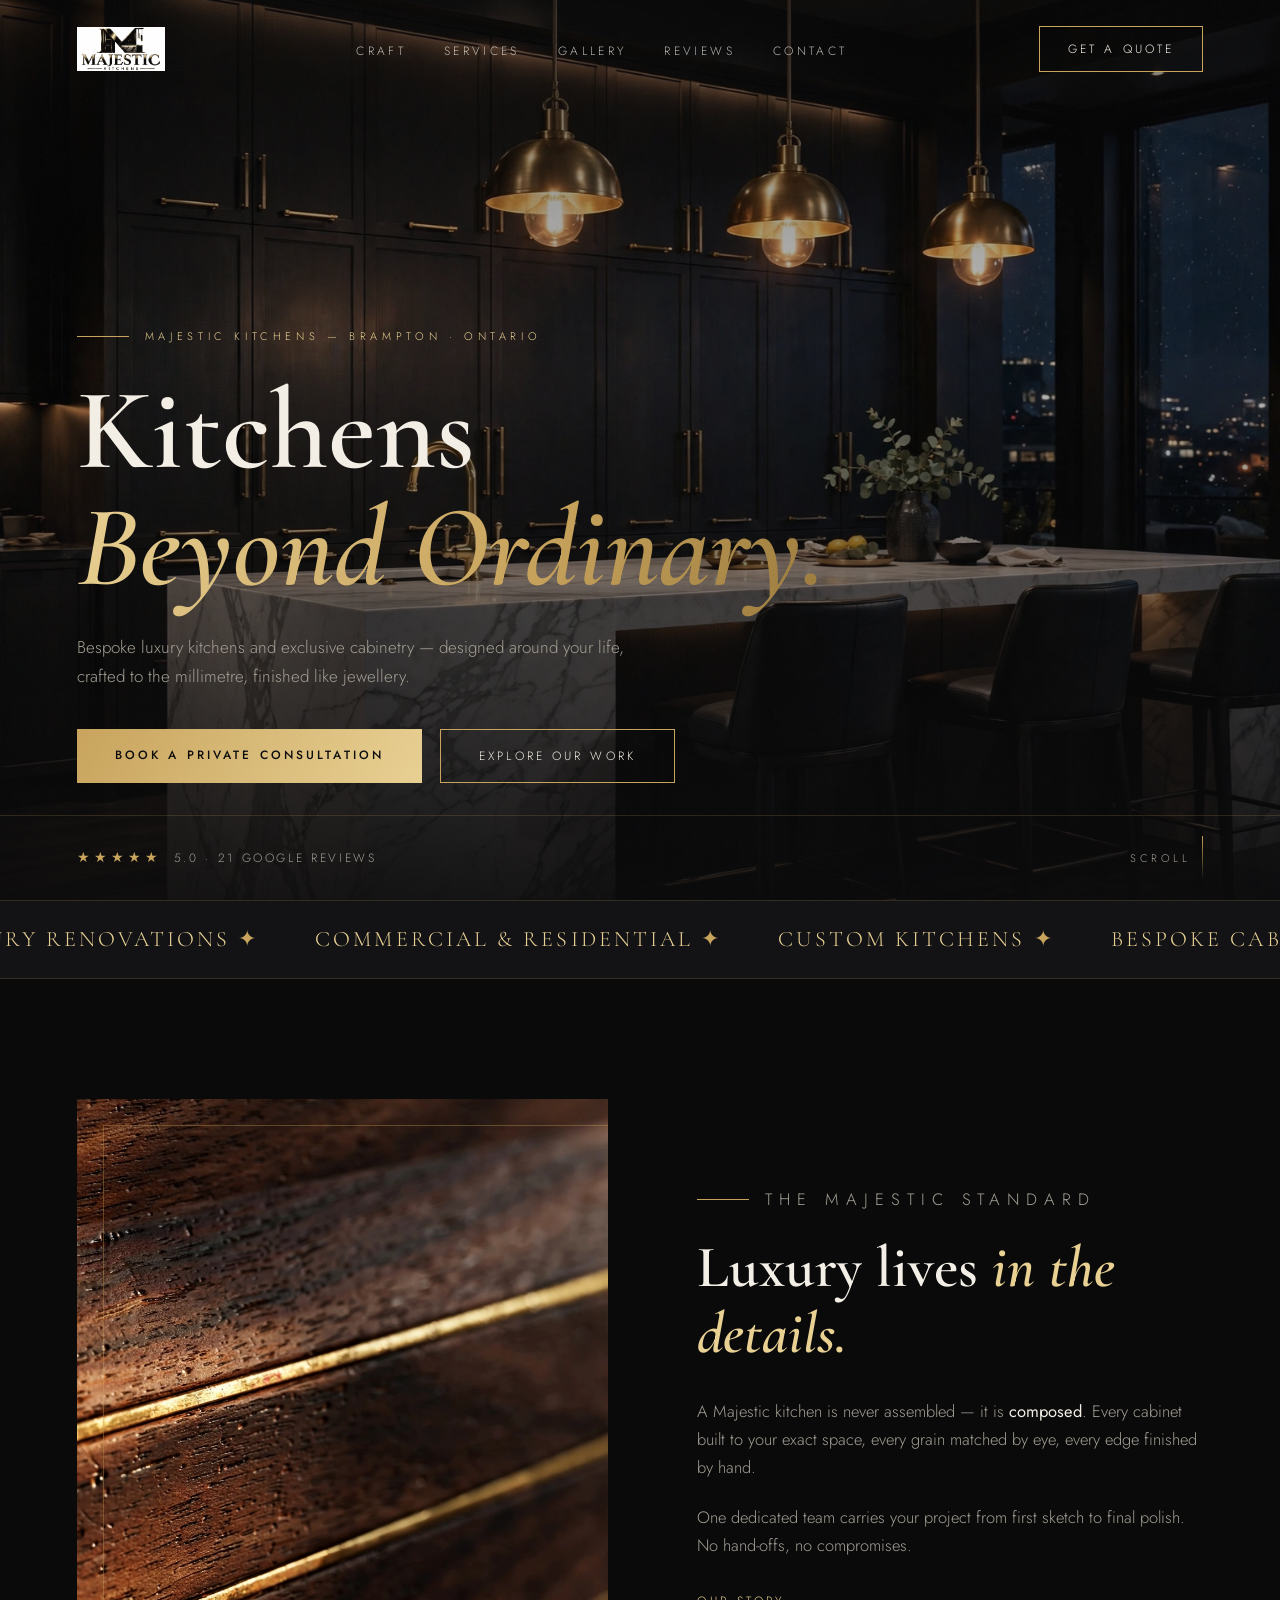
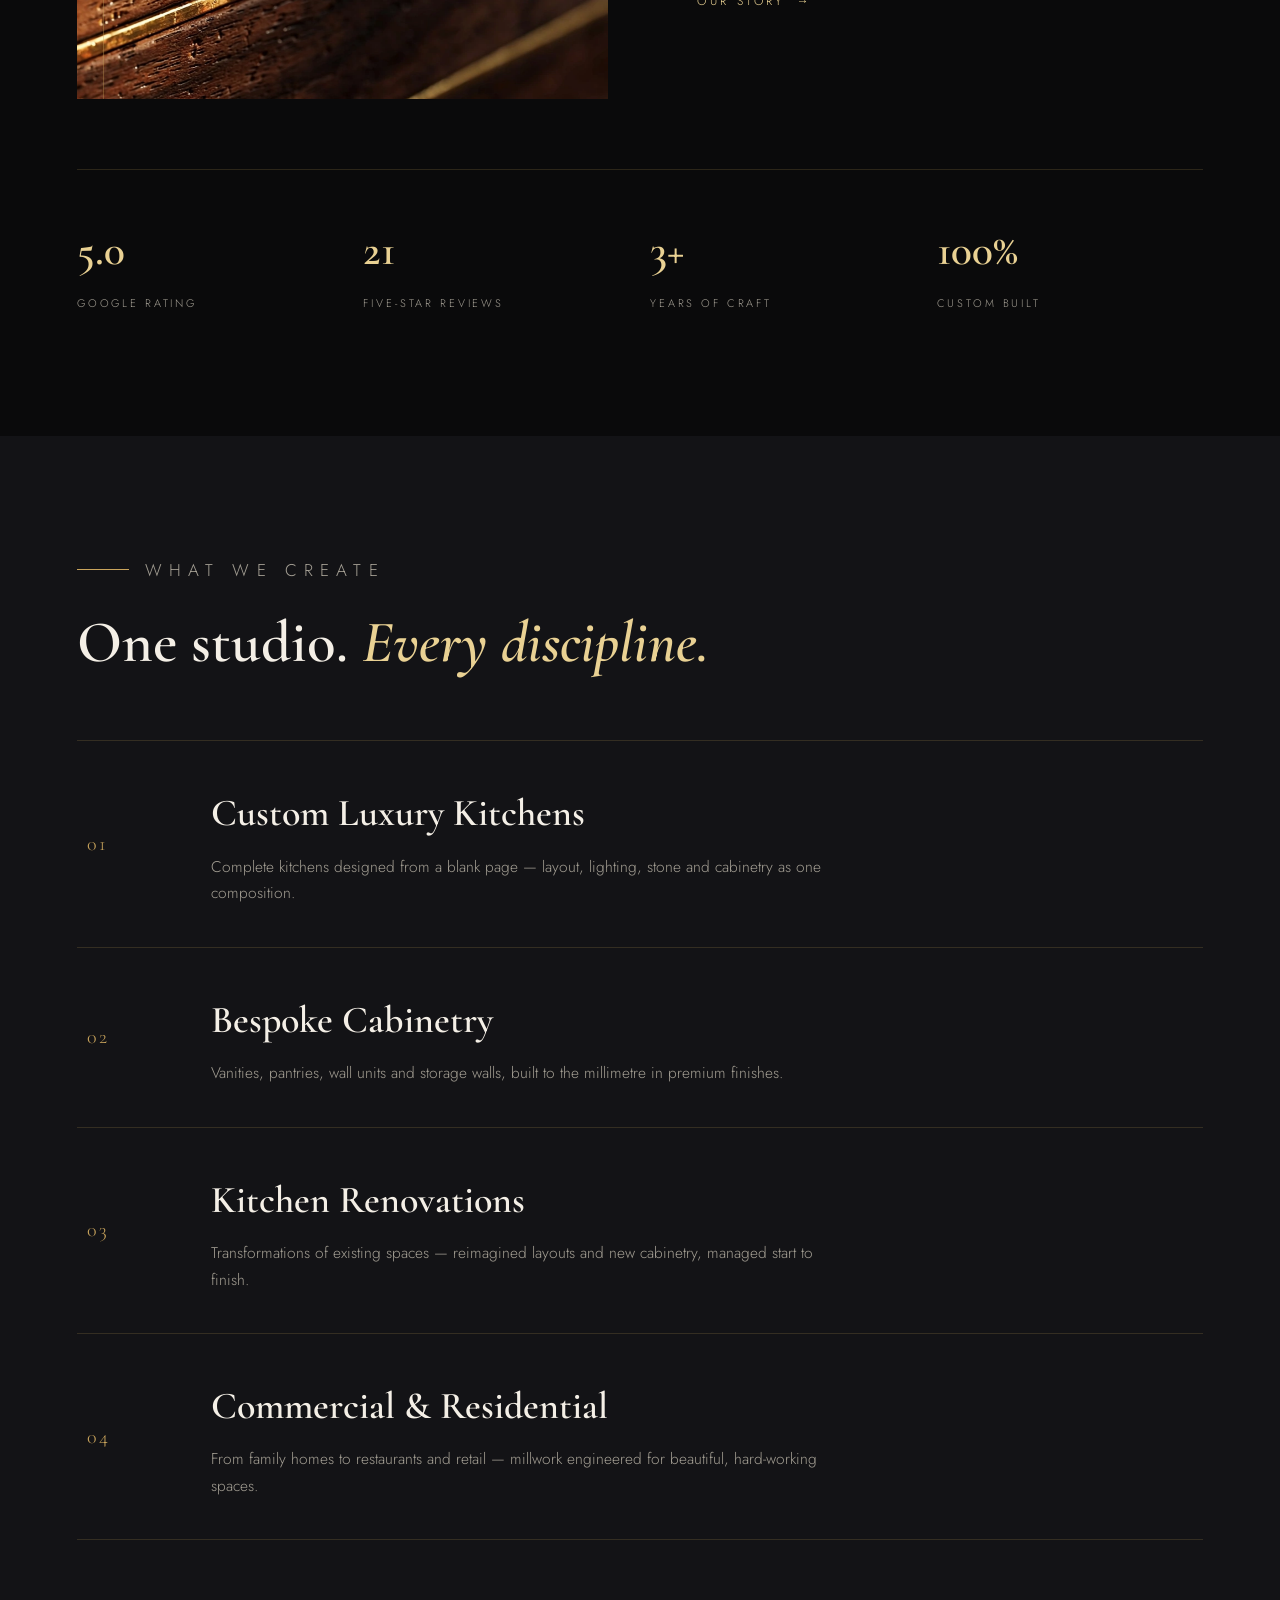
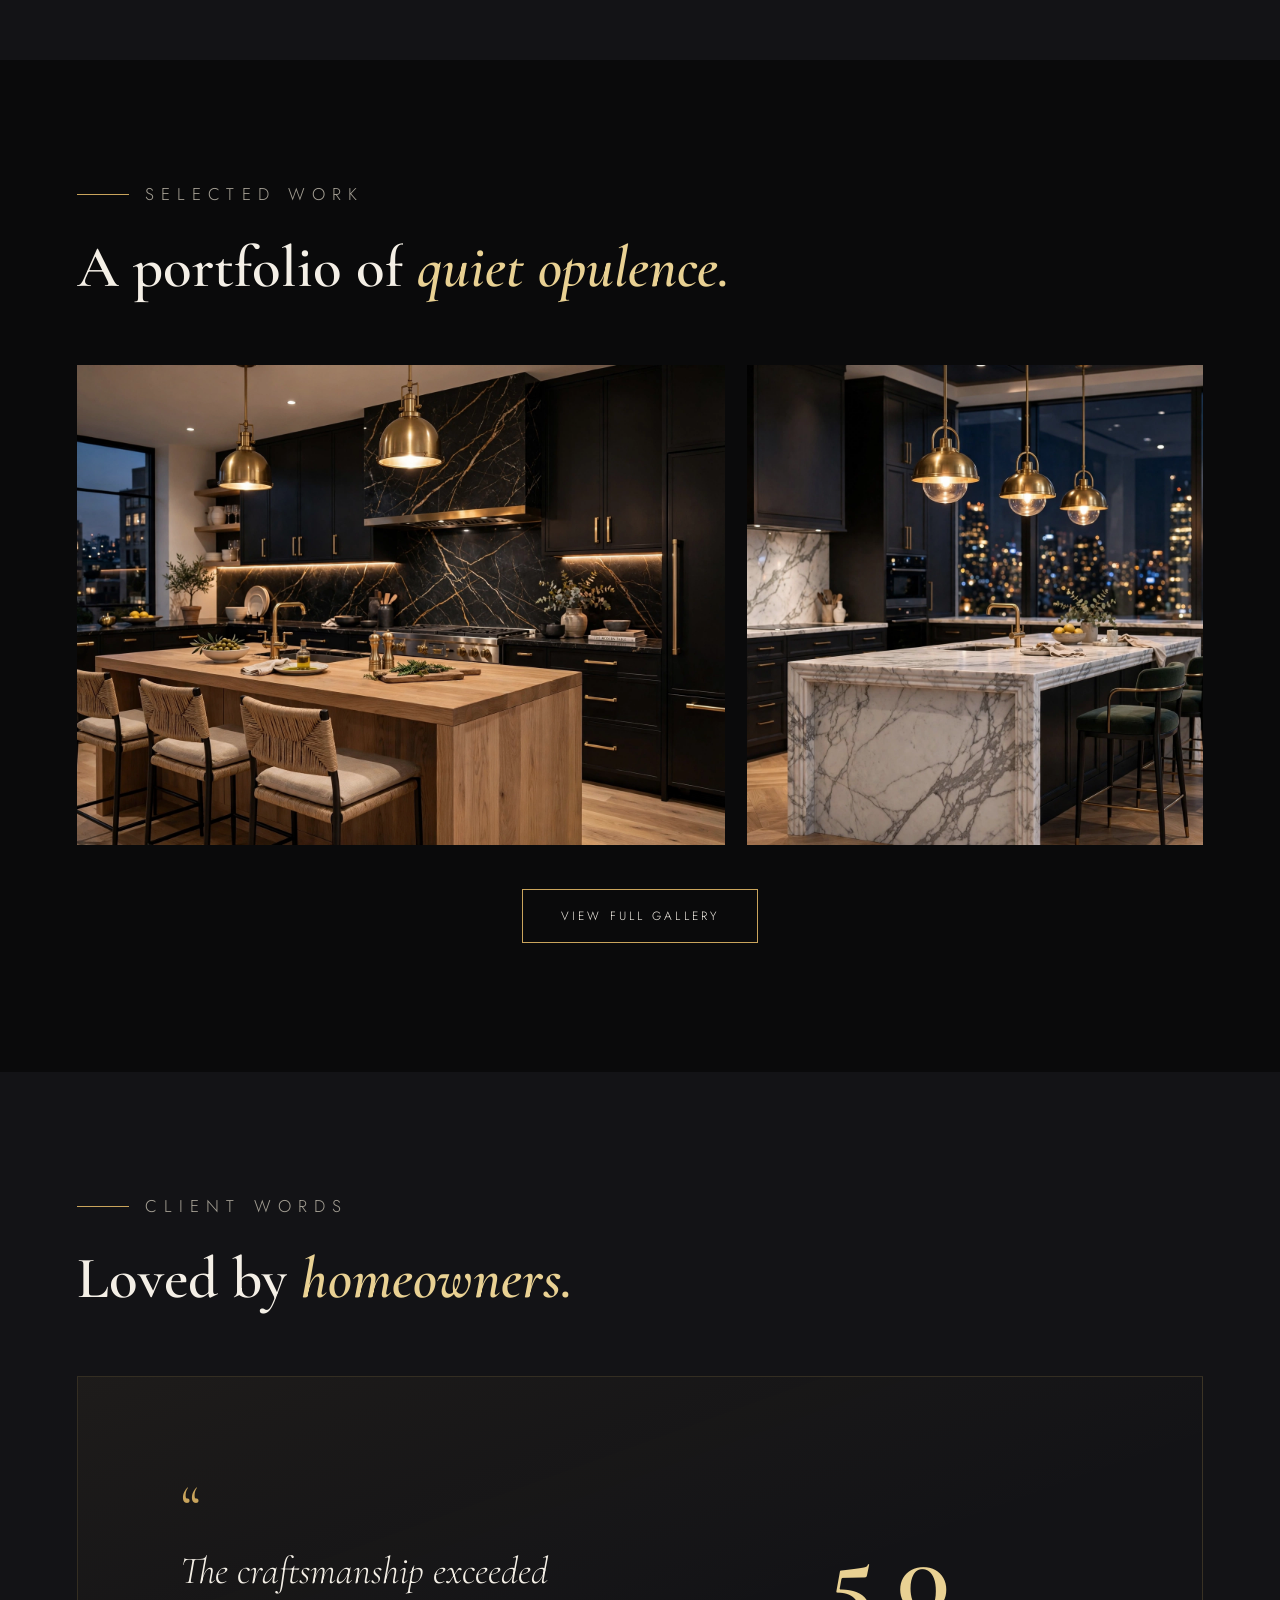
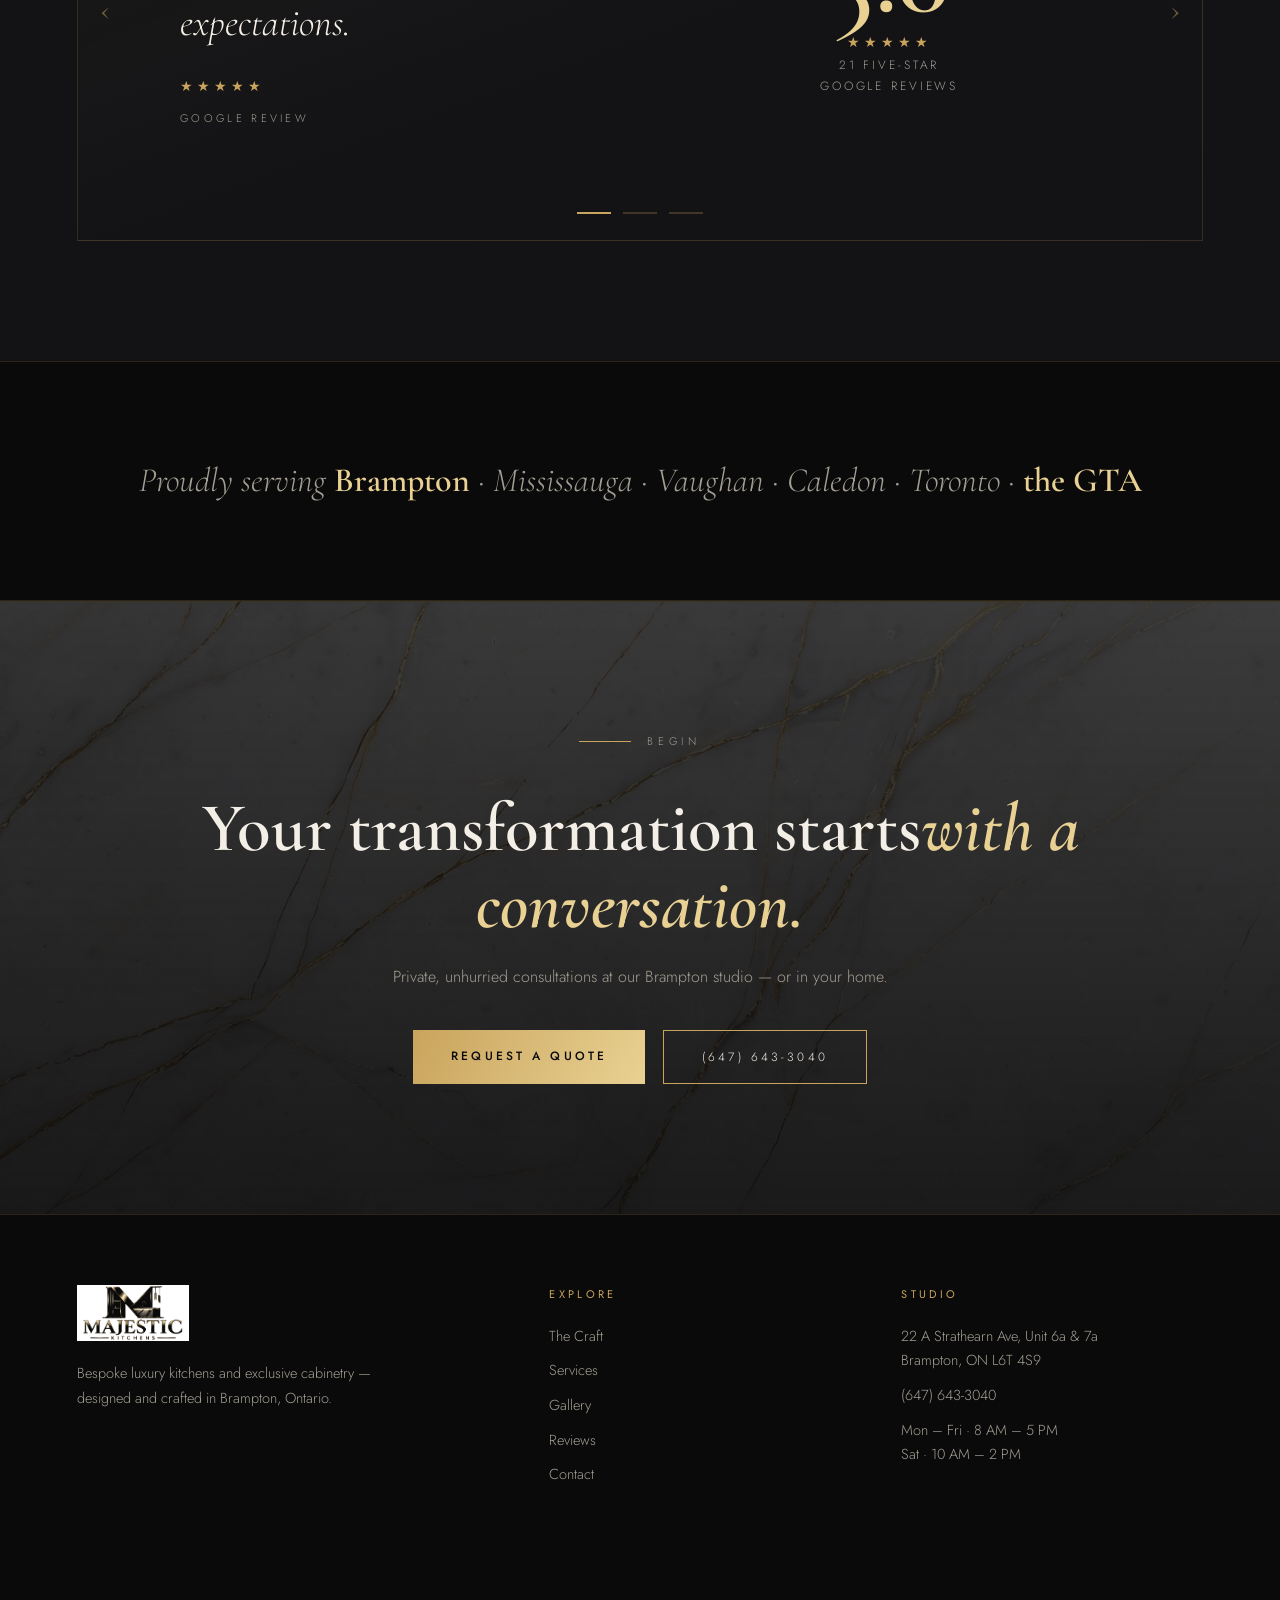
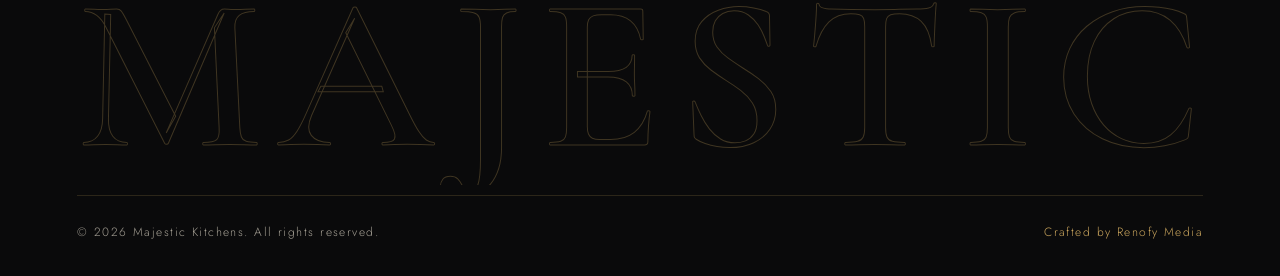
==== commit 4bbcdbeb: "Enhance motion: hero reveal, velocity marquee, service previews, parallax, magnetic buttons, word-sp" ====
--- a/index.html
+++ b/index.html
@@ -44,7 +44,7 @@
   <div class="hero-veil"></div>
   <div class="wrap hero-content">
     <p class="eyebrow">Majestic Kitchens — Brampton · Ontario</p>
-    <h1>Kitchens<br><em>Beyond Ordinary.</em></h1>
+    <h1><span class="line"><span>Kitchens</span></span><span class="line"><span><em>Beyond Ordinary.</em></span></span></h1>
     <p class="lead">Bespoke luxury kitchens and exclusive cabinetry — designed around your life, crafted to the millimetre, finished like jewellery.</p>
     <div class="hero-ctas">
       <a href="contact.html" class="btn solid">Book a Private Consultation</a>
@@ -93,10 +93,10 @@
       <h2 class="reveal">One studio. <em>Every discipline.</em></h2>
     </div>
     <div class="reveal">
-      <a class="svc-row" href="services.html"><div class="svc-num">01</div><div><h3>Custom Luxury Kitchens</h3><p>Complete kitchens designed from a blank page — layout, lighting, stone and cabinetry as one composition.</p></div><div class="svc-arrow">→</div></a>
-      <a class="svc-row" href="services.html"><div class="svc-num">02</div><div><h3>Bespoke Cabinetry</h3><p>Vanities, pantries, wall units and storage walls, built to the millimetre in premium finishes.</p></div><div class="svc-arrow">→</div></a>
-      <a class="svc-row" href="services.html"><div class="svc-num">03</div><div><h3>Kitchen Renovations</h3><p>Transformations of existing spaces — reimagined layouts and new cabinetry, managed start to finish.</p></div><div class="svc-arrow">→</div></a>
-      <a class="svc-row" href="services.html"><div class="svc-num">04</div><div><h3>Commercial &amp; Residential</h3><p>From family homes to restaurants and retail — millwork engineered for beautiful, hard-working spaces.</p></div><div class="svc-arrow">→</div></a>
+      <a class="svc-row" href="services.html" data-img="assets/img/gallery-2.webp" href="services.html"><div class="svc-num">01</div><div><h3>Custom Luxury Kitchens</h3><p>Complete kitchens designed from a blank page — layout, lighting, stone and cabinetry as one composition.</p></div><div class="svc-arrow">→</div></a>
+      <a class="svc-row" href="services.html" data-img="assets/img/craft.webp" href="services.html"><div class="svc-num">02</div><div><h3>Bespoke Cabinetry</h3><p>Vanities, pantries, wall units and storage walls, built to the millimetre in premium finishes.</p></div><div class="svc-arrow">→</div></a>
+      <a class="svc-row" href="services.html" data-img="assets/img/gallery-3.webp" href="services.html"><div class="svc-num">03</div><div><h3>Kitchen Renovations</h3><p>Transformations of existing spaces — reimagined layouts and new cabinetry, managed start to finish.</p></div><div class="svc-arrow">→</div></a>
+      <a class="svc-row" href="services.html" data-img="assets/img/showroom.webp" href="services.html"><div class="svc-num">04</div><div><h3>Commercial &amp; Residential</h3><p>From family homes to restaurants and retail — millwork engineered for beautiful, hard-working spaces.</p></div><div class="svc-arrow">→</div></a>
     </div>
   </div>
 </section>
--- a/assets/css/style.css
+++ b/assets/css/style.css
@@ -346,3 +346,60 @@
   .lb-nav{width:44px;height:44px}
 }
 </style>
+
+/* ============ ENHANCEMENT PASS: MOTION ============ */
+
+/* hero intro — gated on body.ready (added after preloader lifts) */
+.hero h1 .line{display:block;overflow:hidden;padding-bottom:.09em;margin-bottom:-.09em}
+.hero h1 .line>span{display:block;transform:translateY(112%)}
+body.ready .hero h1 .line>span{animation:lineUp 1.15s cubic-bezier(.19,.7,.22,1) forwards}
+body.ready .hero h1 .line:nth-child(2)>span{animation-delay:.14s}
+@keyframes lineUp{to{transform:translateY(0)}}
+.hero .eyebrow,.hero p.lead,.hero .hero-ctas,.page-hero .eyebrow,.page-hero h1,.page-hero .crumb{opacity:0}
+body.ready .hero .eyebrow,body.ready .hero p.lead,body.ready .hero .hero-ctas{animation:fadeUp 1s ease forwards}
+body.ready .hero .eyebrow{animation-delay:.55s}
+body.ready .hero p.lead{animation-delay:.7s}
+body.ready .hero .hero-ctas{animation-delay:.85s}
+body.ready .page-hero .crumb{animation:fadeUp .9s .3s ease forwards}
+body.ready .page-hero .eyebrow{animation:fadeUp .9s .45s ease forwards}
+body.ready .page-hero h1{animation:fadeUp 1.05s .6s ease forwards}
+@keyframes fadeUp{from{opacity:0;transform:translateY(26px)}to{opacity:1;transform:none}}
+
+/* nav hide on scroll down */
+nav{transition:transform .5s cubic-bezier(.7,0,.2,1),background .4s,border-color .4s,padding .4s}
+nav.nav-hide{transform:translateY(-110%)}
+
+/* service hover preview (follows cursor) */
+#svcPreview{position:fixed;top:0;left:0;width:320px;height:210px;z-index:950;pointer-events:none;overflow:hidden;opacity:0;transition:opacity .35s ease}
+#svcPreview.on{opacity:1}
+#svcPreview img{width:100%;height:100%;object-fit:cover}
+#svcPreview::after{content:"";position:absolute;inset:0;border:1px solid var(--gold-dim)}
+@media(pointer:coarse){#svcPreview{display:none}}
+
+/* parallax */
+.page-hero .ph-bg{inset:-12% 0;will-change:transform}
+.split .img-frame{overflow:hidden}
+.split .img-frame img{will-change:transform}
+
+/* cursor: modern centering + VIEW state */
+#cursor{translate:-50% -50%;transform:none;display:flex;align-items:center;justify-content:center;transition:width .25s,height .25s,background .25s,opacity .3s}
+#cursor.view{width:88px;height:88px;background:rgba(10,10,11,.5);backdrop-filter:blur(3px);-webkit-backdrop-filter:blur(3px)}
+#cursor.view::after{content:"VIEW";font-size:10px;letter-spacing:.24em;color:var(--gold-2);font-family:var(--sans);padding-left:.24em}
+
+/* footer giant word */
+.f-giant{font-family:var(--serif);font-weight:600;font-size:clamp(72px,17vw,240px);line-height:1;text-align:center;color:transparent;-webkit-text-stroke:1px rgba(201,164,92,.28);letter-spacing:.08em;margin:70px 0 10px;user-select:none;white-space:nowrap;overflow:hidden}
+
+/* word-split heading reveals */
+.w{display:inline-block;overflow:hidden;vertical-align:bottom;padding-bottom:.12em;margin-bottom:-.12em}
+.w>span{display:inline-block;transform:translateY(115%);transition:transform .85s cubic-bezier(.19,.7,.22,1);will-change:transform}
+.words-in .w>span{transform:translateY(0)}
+
+/* preloader counter */
+#loader .pct{font-family:var(--serif);font-size:15px;letter-spacing:.34em;color:var(--gold-2);padding-left:.34em}
+
+/* magnetic buttons need transform transition */
+.btn{transition:color .35s,transform .3s cubic-bezier(.2,.6,.2,1)}
+
+@media(prefers-reduced-motion:reduce){
+  *,*::before,*::after{animation-duration:.01ms!important;animation-iteration-count:1!important;transition-duration:.01ms!important}
+}
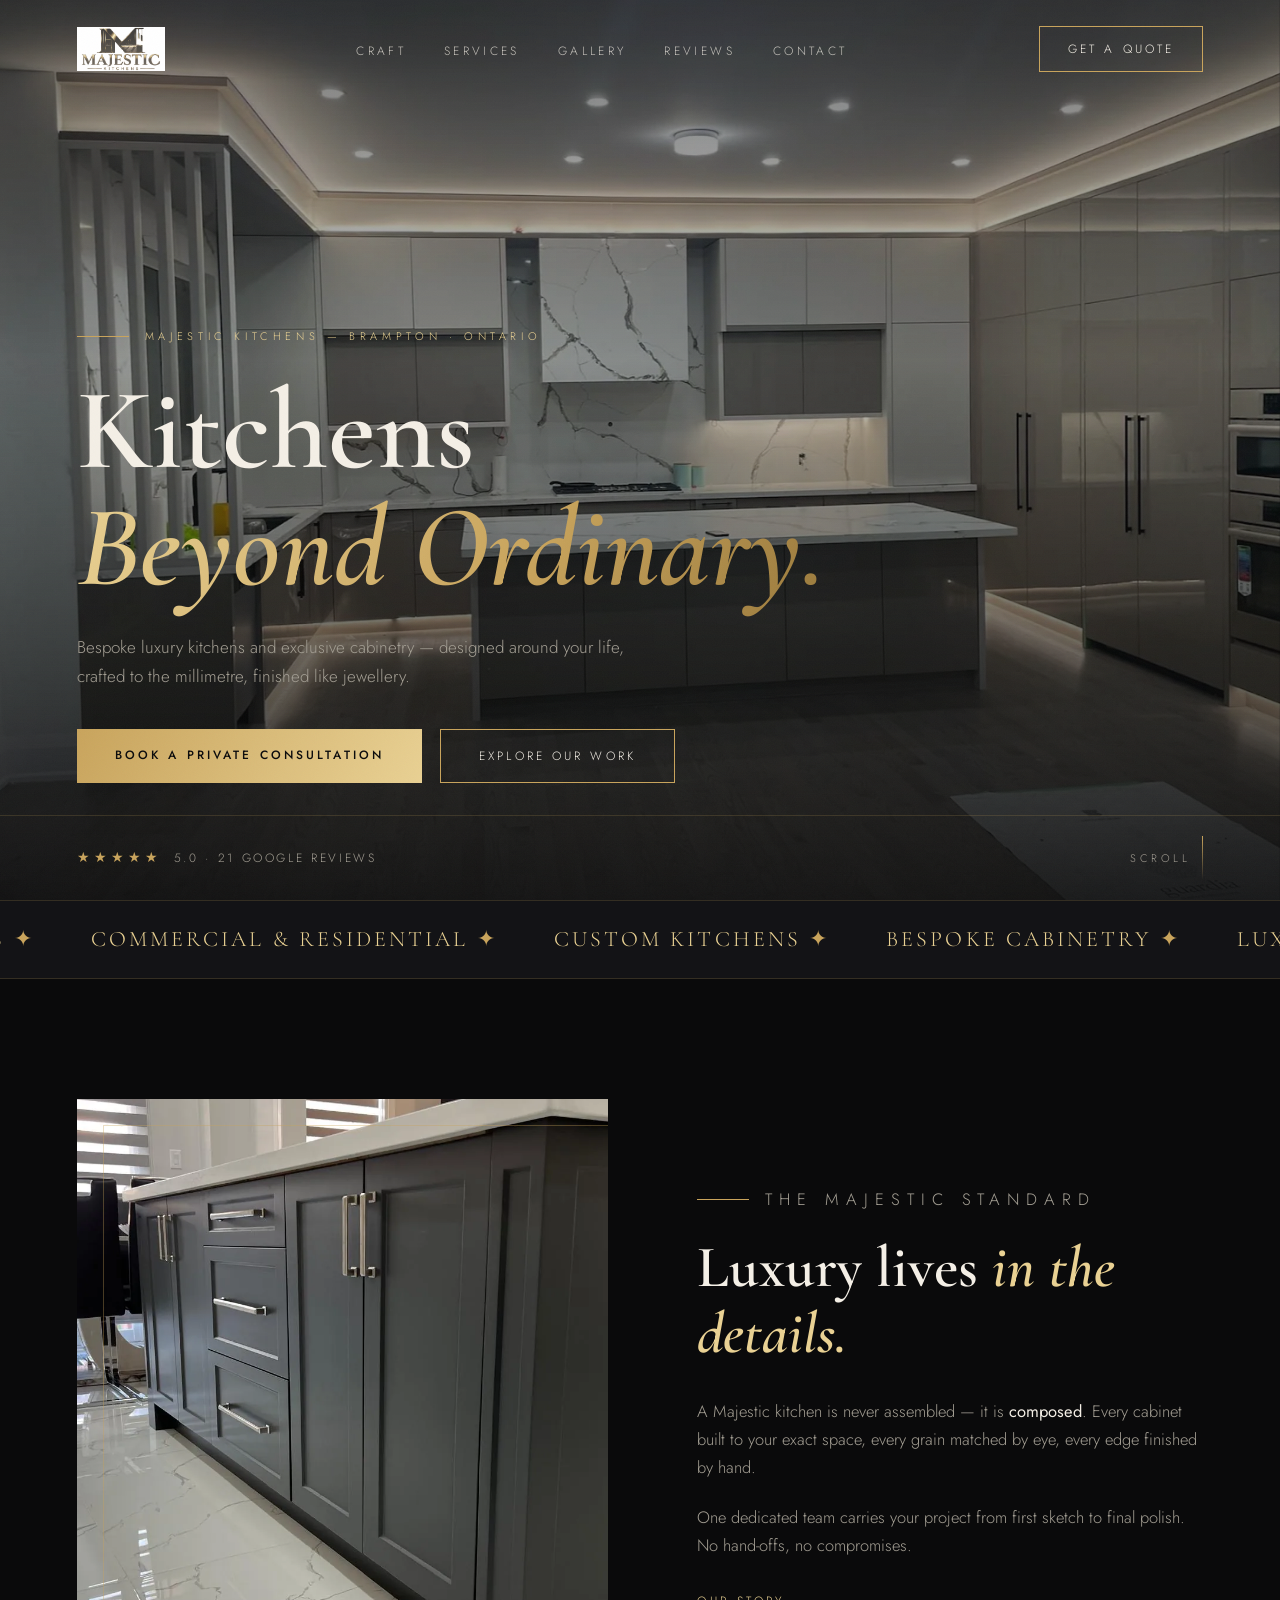
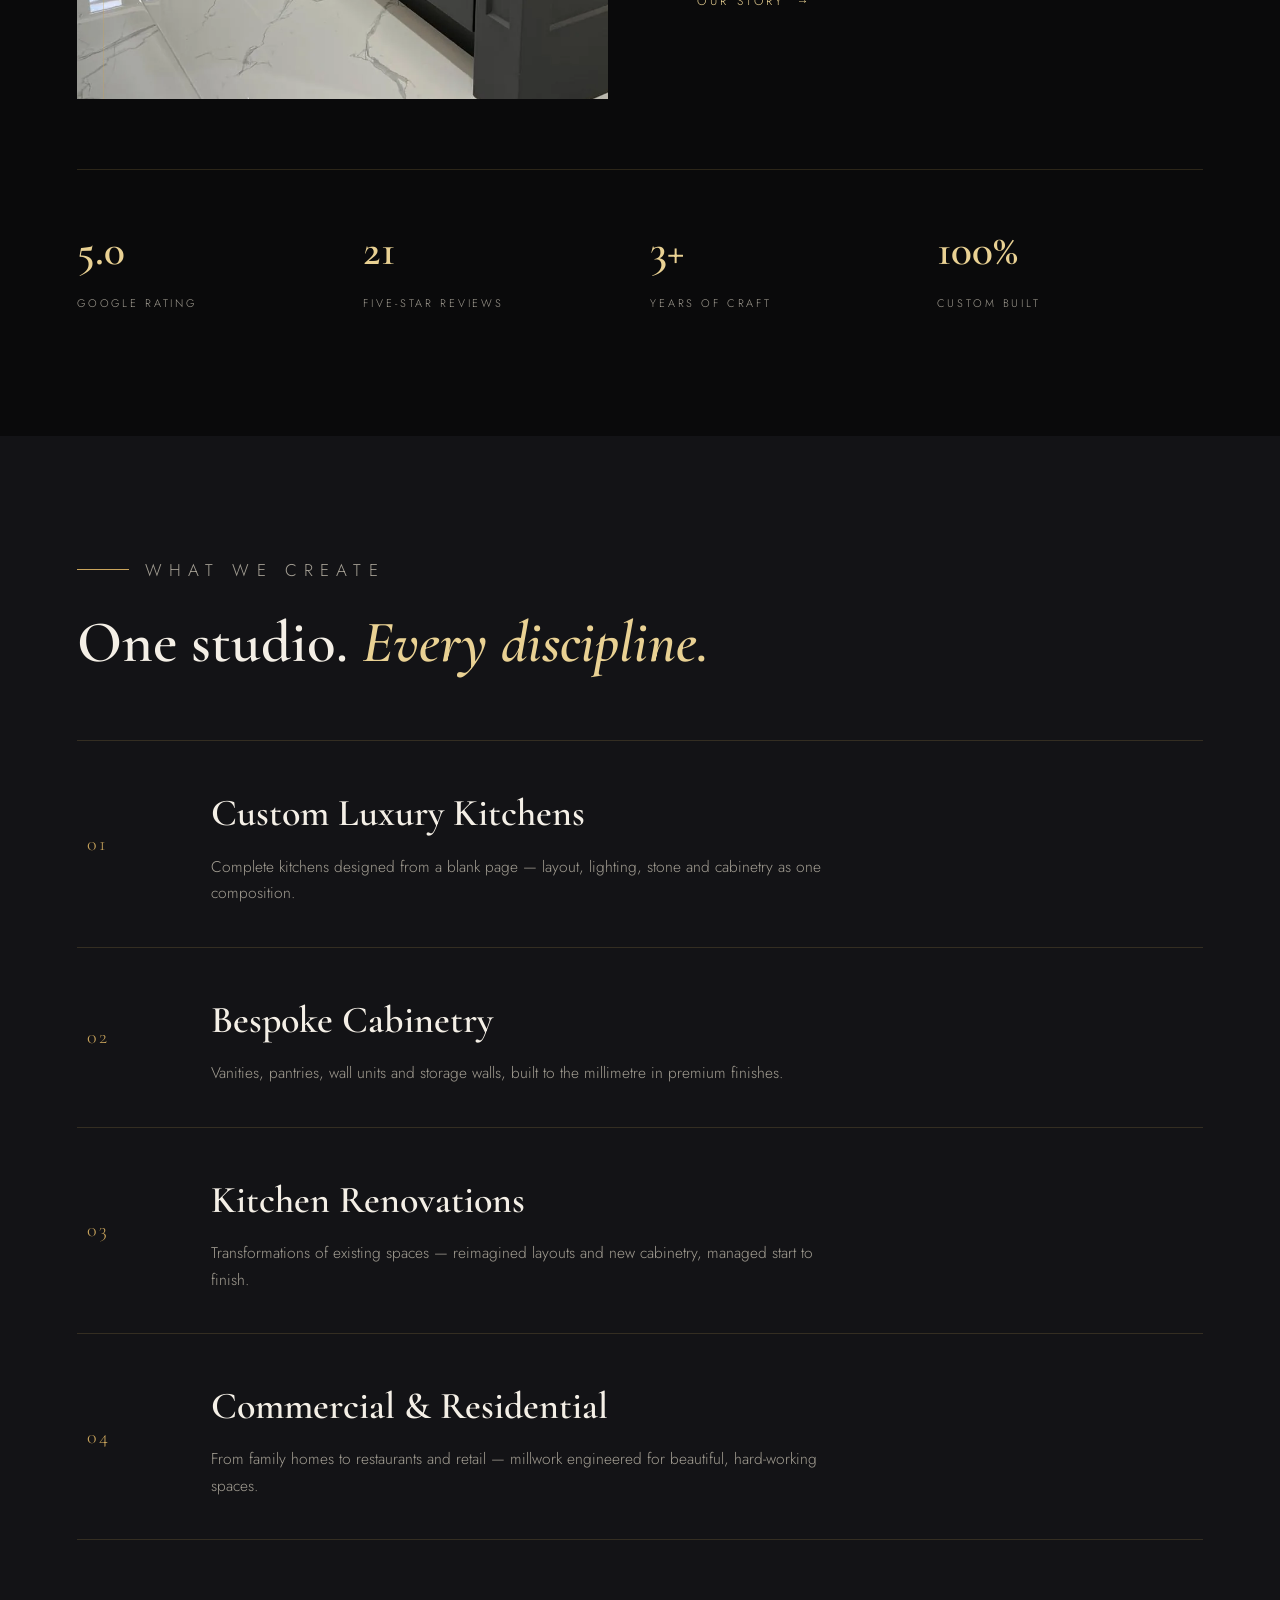
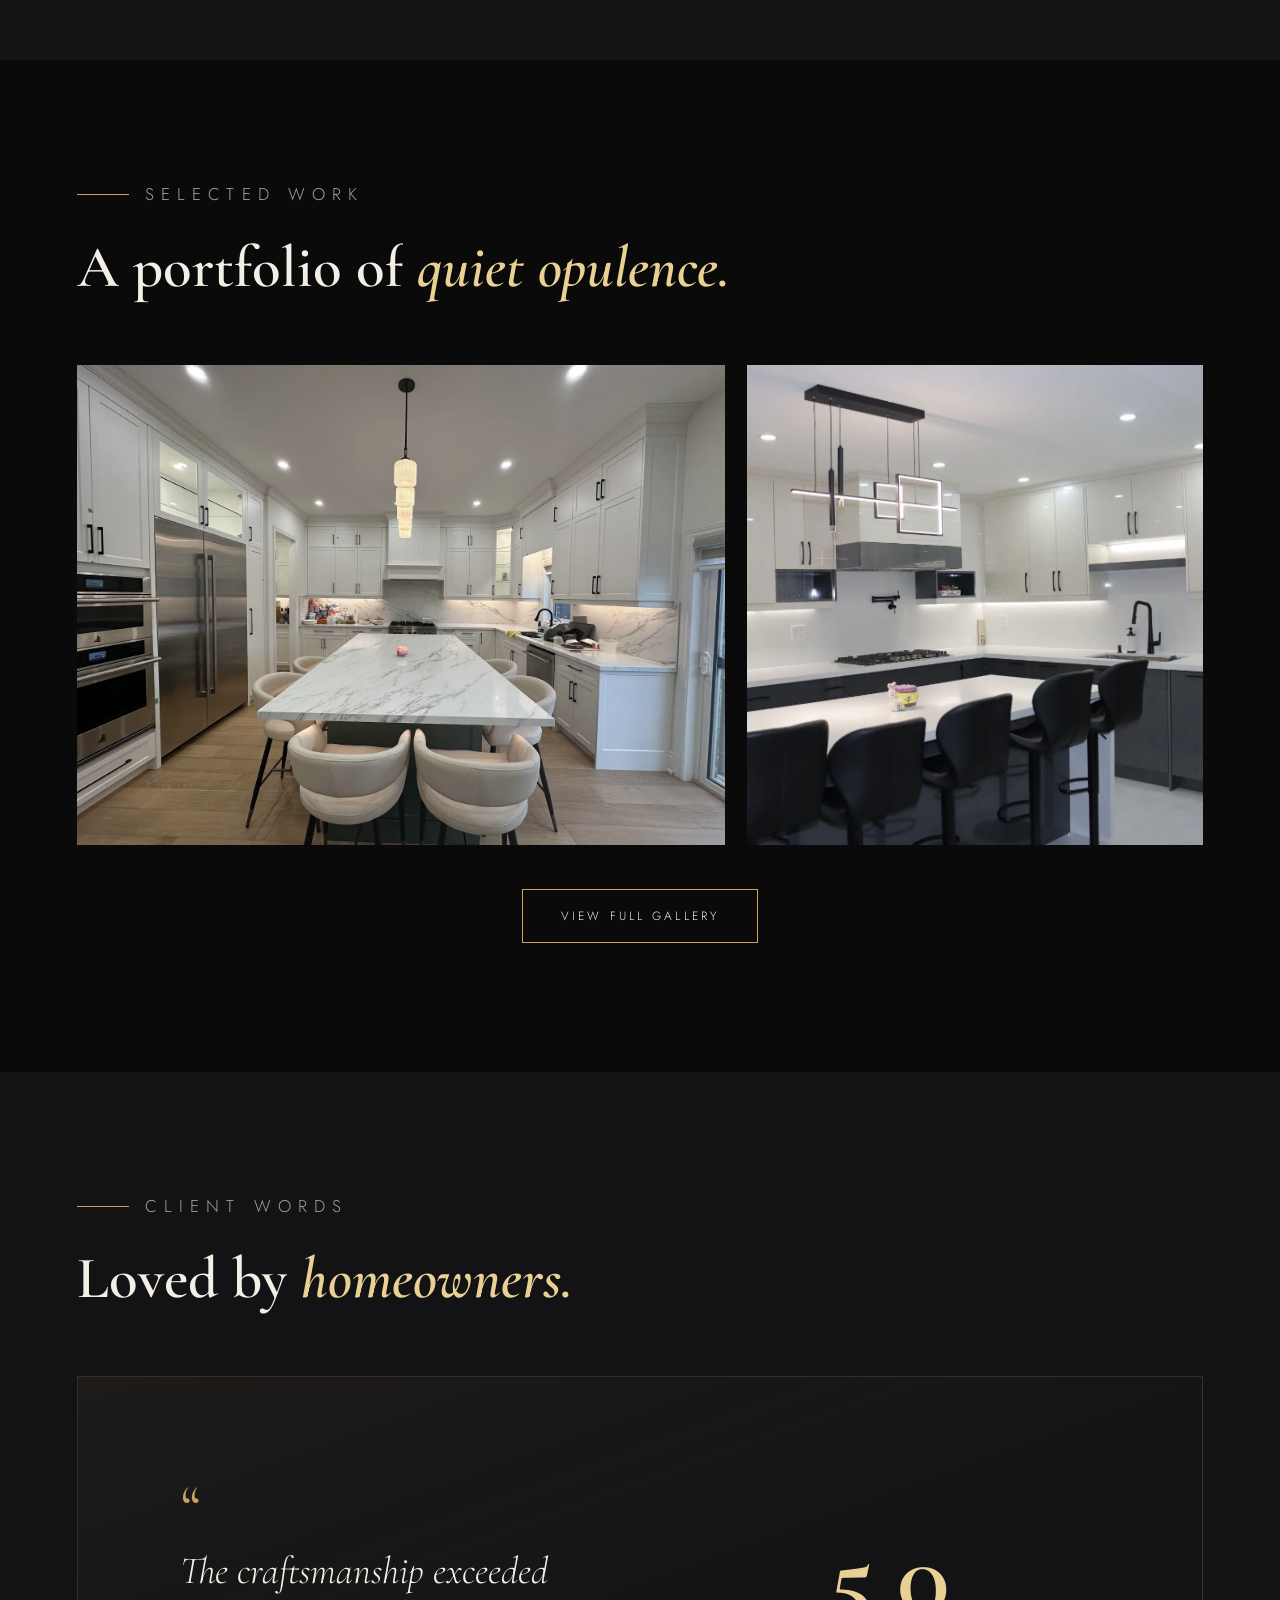
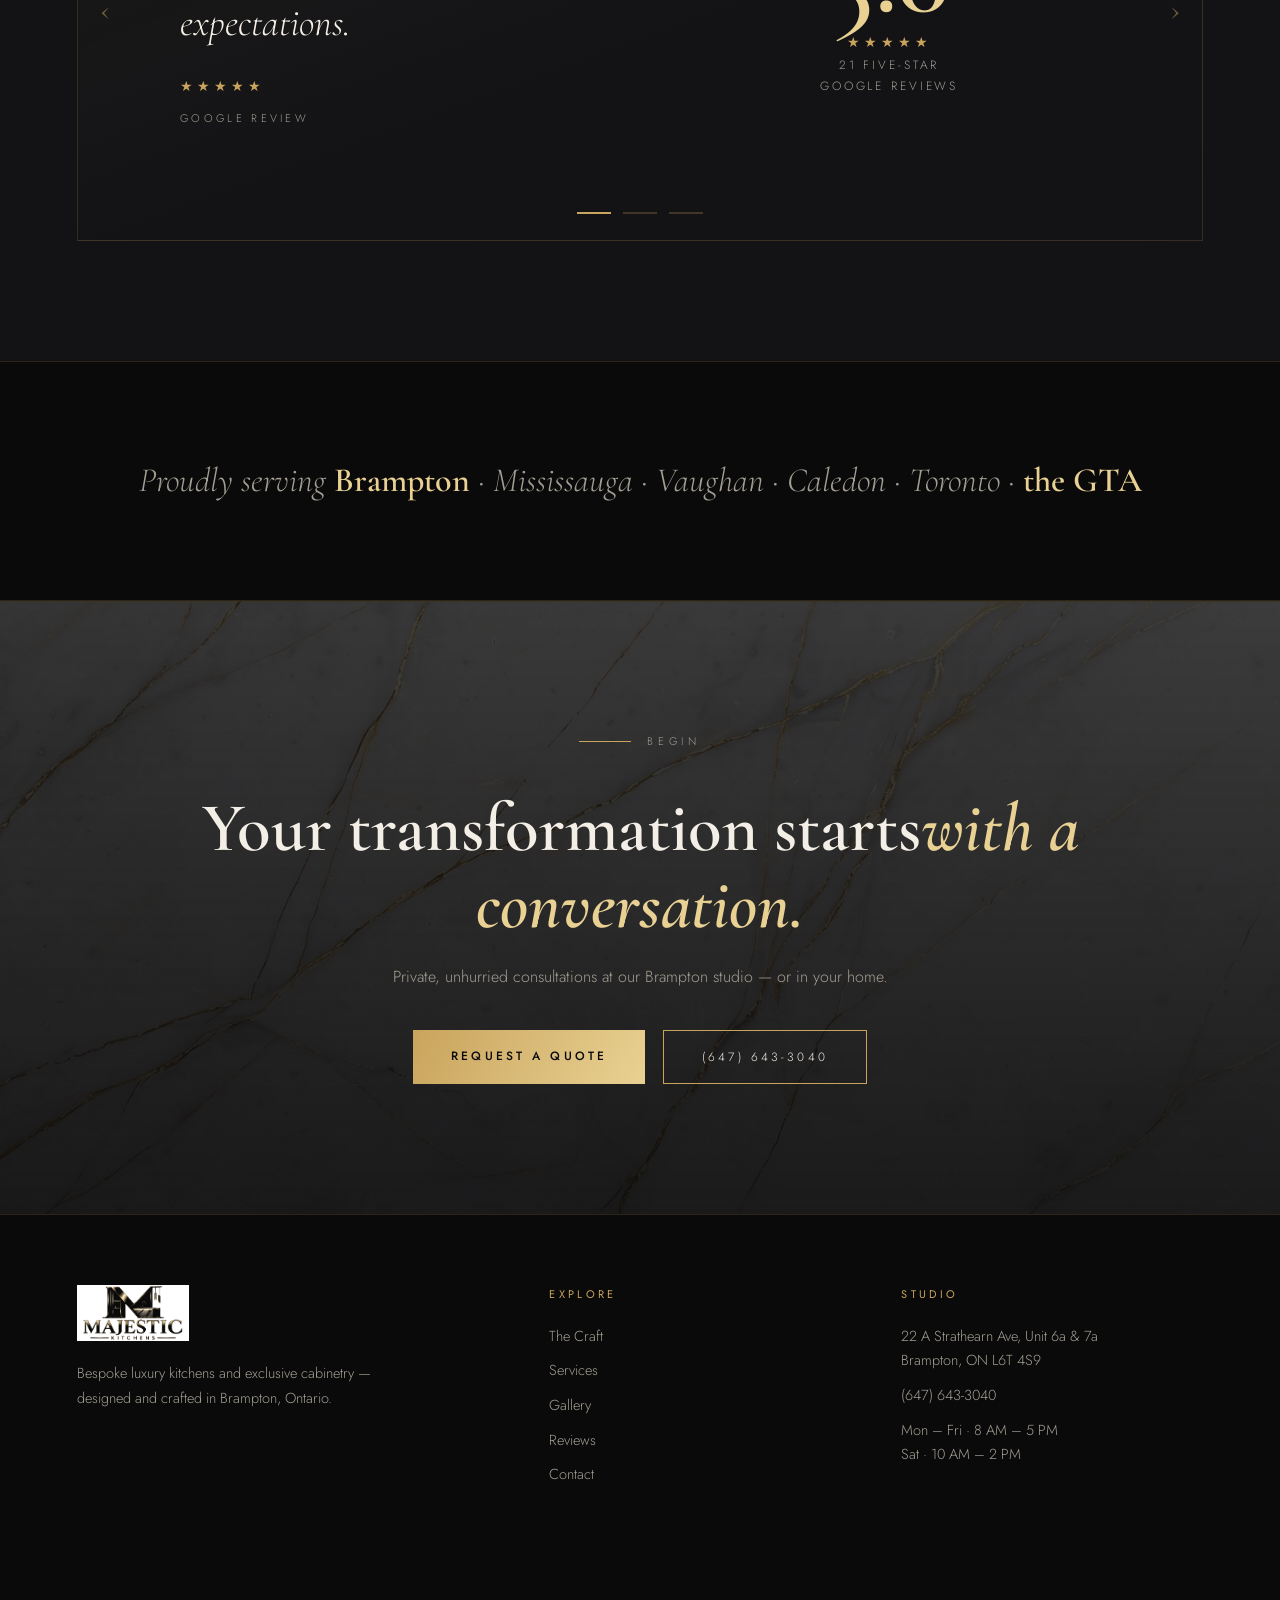
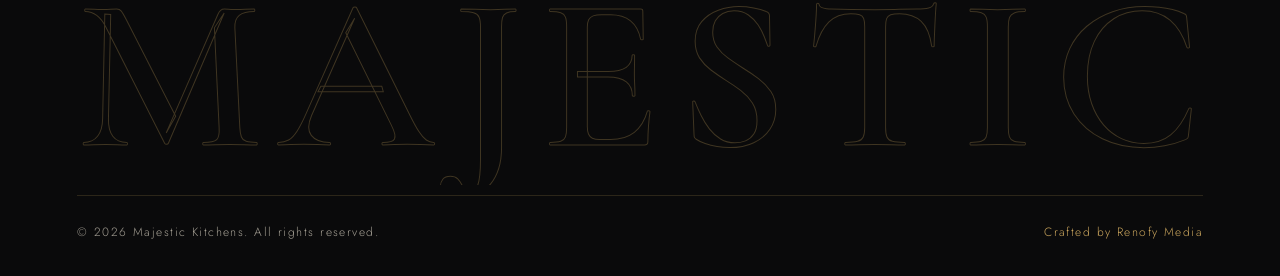
==== commit eece4857: "Real project photography: replace concept images with Majestic Kitchens' Google Business Profile pho" ====
--- a/index.html
+++ b/index.html
@@ -66,7 +66,7 @@
 <section>
   <div class="wrap">
     <div class="split">
-      <div class="img-frame reveal"><img src="assets/img/craft.webp" alt="Close-up of Majestic Kitchens cabinetry craftsmanship with brass inlay" loading="lazy"></div>
+      <div class="img-frame reveal"><img src="assets/img/real-craft.webp" alt="Majestic Kitchens cabinetry craftsmanship" loading="lazy"></div>
       <div>
         <p class="eyebrow reveal">The Majestic Standard</p>
         <div class="sec-head reveal" style="margin-bottom:30px">
@@ -93,10 +93,10 @@
       <h2 class="reveal">One studio. <em>Every discipline.</em></h2>
     </div>
     <div class="reveal">
-      <a class="svc-row" href="services.html" data-img="assets/img/gallery-2.webp" href="services.html"><div class="svc-num">01</div><div><h3>Custom Luxury Kitchens</h3><p>Complete kitchens designed from a blank page — layout, lighting, stone and cabinetry as one composition.</p></div><div class="svc-arrow">→</div></a>
-      <a class="svc-row" href="services.html" data-img="assets/img/craft.webp" href="services.html"><div class="svc-num">02</div><div><h3>Bespoke Cabinetry</h3><p>Vanities, pantries, wall units and storage walls, built to the millimetre in premium finishes.</p></div><div class="svc-arrow">→</div></a>
-      <a class="svc-row" href="services.html" data-img="assets/img/gallery-3.webp" href="services.html"><div class="svc-num">03</div><div><h3>Kitchen Renovations</h3><p>Transformations of existing spaces — reimagined layouts and new cabinetry, managed start to finish.</p></div><div class="svc-arrow">→</div></a>
-      <a class="svc-row" href="services.html" data-img="assets/img/showroom.webp" href="services.html"><div class="svc-num">04</div><div><h3>Commercial &amp; Residential</h3><p>From family homes to restaurants and retail — millwork engineered for beautiful, hard-working spaces.</p></div><div class="svc-arrow">→</div></a>
+      <a class="svc-row" href="services.html" data-img="assets/img/real-svc-design.webp" href="services.html"><div class="svc-num">01</div><div><h3>Custom Luxury Kitchens</h3><p>Complete kitchens designed from a blank page — layout, lighting, stone and cabinetry as one composition.</p></div><div class="svc-arrow">→</div></a>
+      <a class="svc-row" href="services.html" data-img="assets/img/real-svc-cabinets.webp" href="services.html"><div class="svc-num">02</div><div><h3>Bespoke Cabinetry</h3><p>Vanities, pantries, wall units and storage walls, built to the millimetre in premium finishes.</p></div><div class="svc-arrow">→</div></a>
+      <a class="svc-row" href="services.html" data-img="assets/img/real-svc-reno.webp" href="services.html"><div class="svc-num">03</div><div><h3>Kitchen Renovations</h3><p>Transformations of existing spaces — reimagined layouts and new cabinetry, managed start to finish.</p></div><div class="svc-arrow">→</div></a>
+      <a class="svc-row" href="services.html" data-img="assets/img/real-svc-counters.webp" href="services.html"><div class="svc-num">04</div><div><h3>Commercial &amp; Residential</h3><p>From family homes to restaurants and retail — millwork engineered for beautiful, hard-working spaces.</p></div><div class="svc-arrow">→</div></a>
     </div>
   </div>
 </section>
@@ -108,8 +108,8 @@
       <h2 class="reveal">A portfolio of <em>quiet opulence.</em></h2>
     </div>
     <div class="g-grid">
-      <figure class="g-item g1 reveal"><img src="assets/img/gallery-1.webp" alt="Luxury kitchen with black marble backsplash and brass fixtures" loading="lazy"><figcaption><small>Bespoke Detail</small>Black marble · brushed brass</figcaption></figure>
-      <figure class="g-item g2 reveal d1"><img src="assets/img/gallery-2.webp" alt="Elegant kitchen with marble island and city views at night" loading="lazy"><figcaption><small>Evening Project</small>Waterfall island · night light</figcaption></figure>
+      <figure class="g-item g1 reveal"><img src="assets/img/real-g1.webp" alt="White shaker kitchen with marble island by Majestic Kitchens" loading="lazy"><figcaption><small>Shaker Classic</small>White shaker · marble island</figcaption></figure>
+      <figure class="g-item g2 reveal d1"><img src="assets/img/real-g2.webp" alt="Two-tone kitchen with waterfall island by Majestic Kitchens" loading="lazy"><figcaption><small>Two-Tone</small>Waterfall island · black stools</figcaption></figure>
     </div>
     <div class="center reveal" style="margin-top:44px"><a href="gallery.html" class="btn">View Full Gallery</a></div>
   </div>
--- a/assets/css/style.css
+++ b/assets/css/style.css
@@ -86,7 +86,7 @@
 
 /* hero */
 .hero{min-height:100svh;display:flex;align-items:flex-end;position:relative;overflow:hidden}
-.hero-bg{position:absolute;inset:-8% 0;background:url('../img/hero.webp') center/cover;will-change:transform;animation:kenburns 24s ease-in-out infinite alternate}
+.hero-bg{position:absolute;inset:-8% 0;background:url('../img/real-hero.webp') center/cover;will-change:transform;animation:kenburns 24s ease-in-out infinite alternate}
 @keyframes kenburns{from{transform:scale(1)}to{transform:scale(1.08)}}
 .hero-veil{position:absolute;inset:0;background:linear-gradient(180deg,rgba(10,10,11,.55) 0%,rgba(10,10,11,.25) 40%,rgba(10,10,11,.9) 100%)}
 .hero-content{position:relative;z-index:2;padding-bottom:13vh;width:100%}
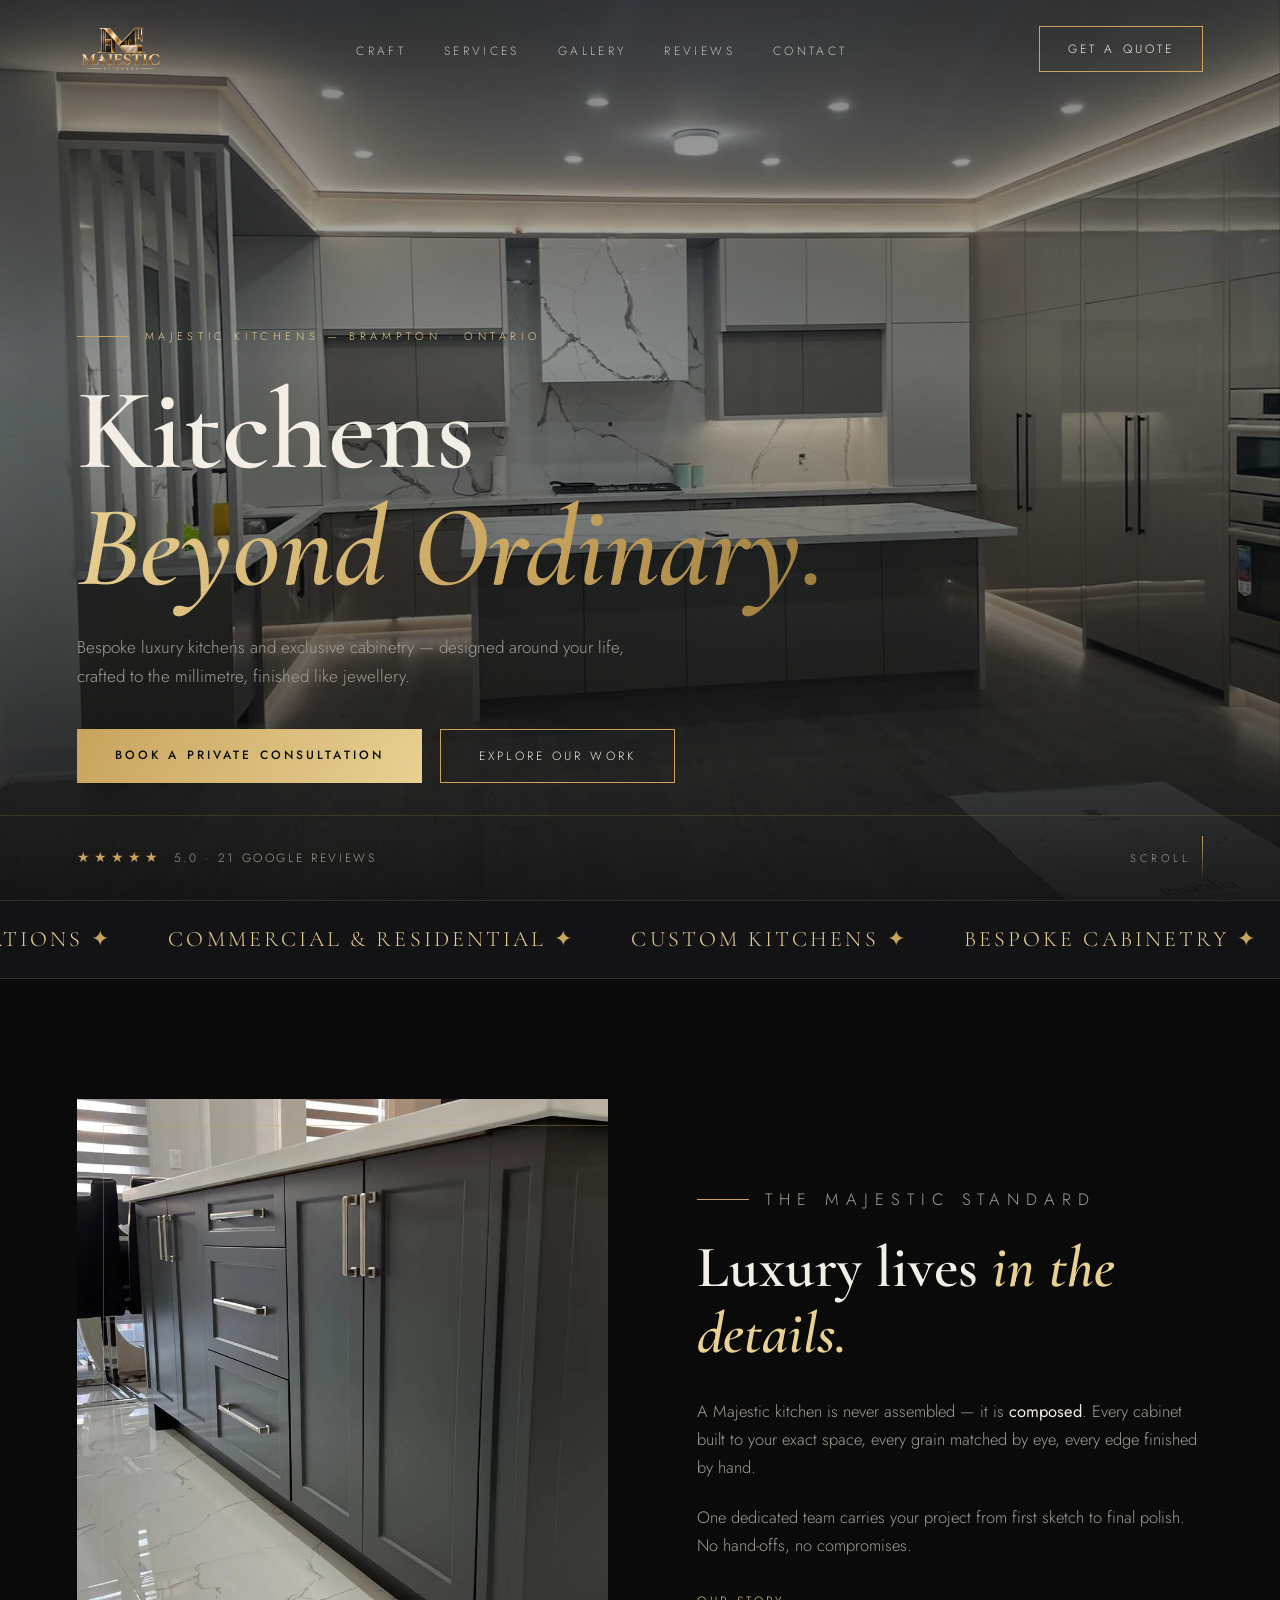
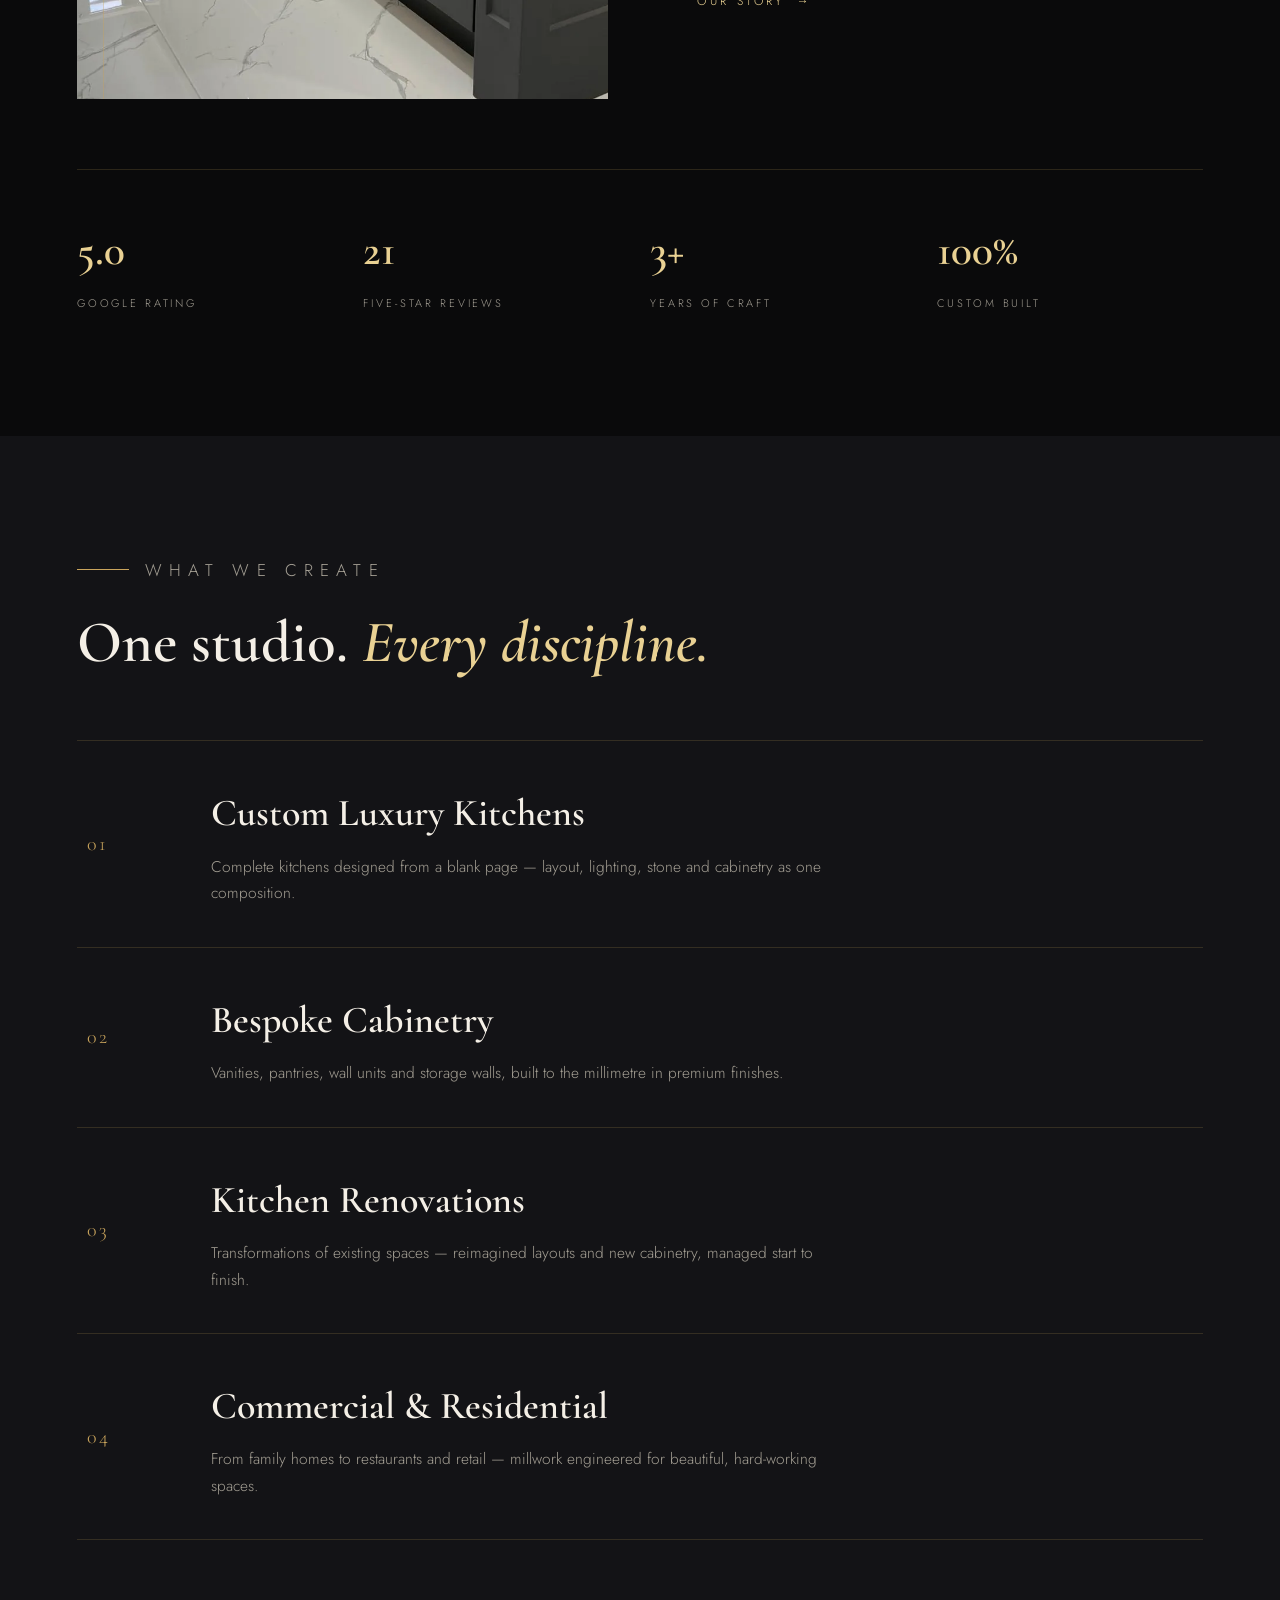
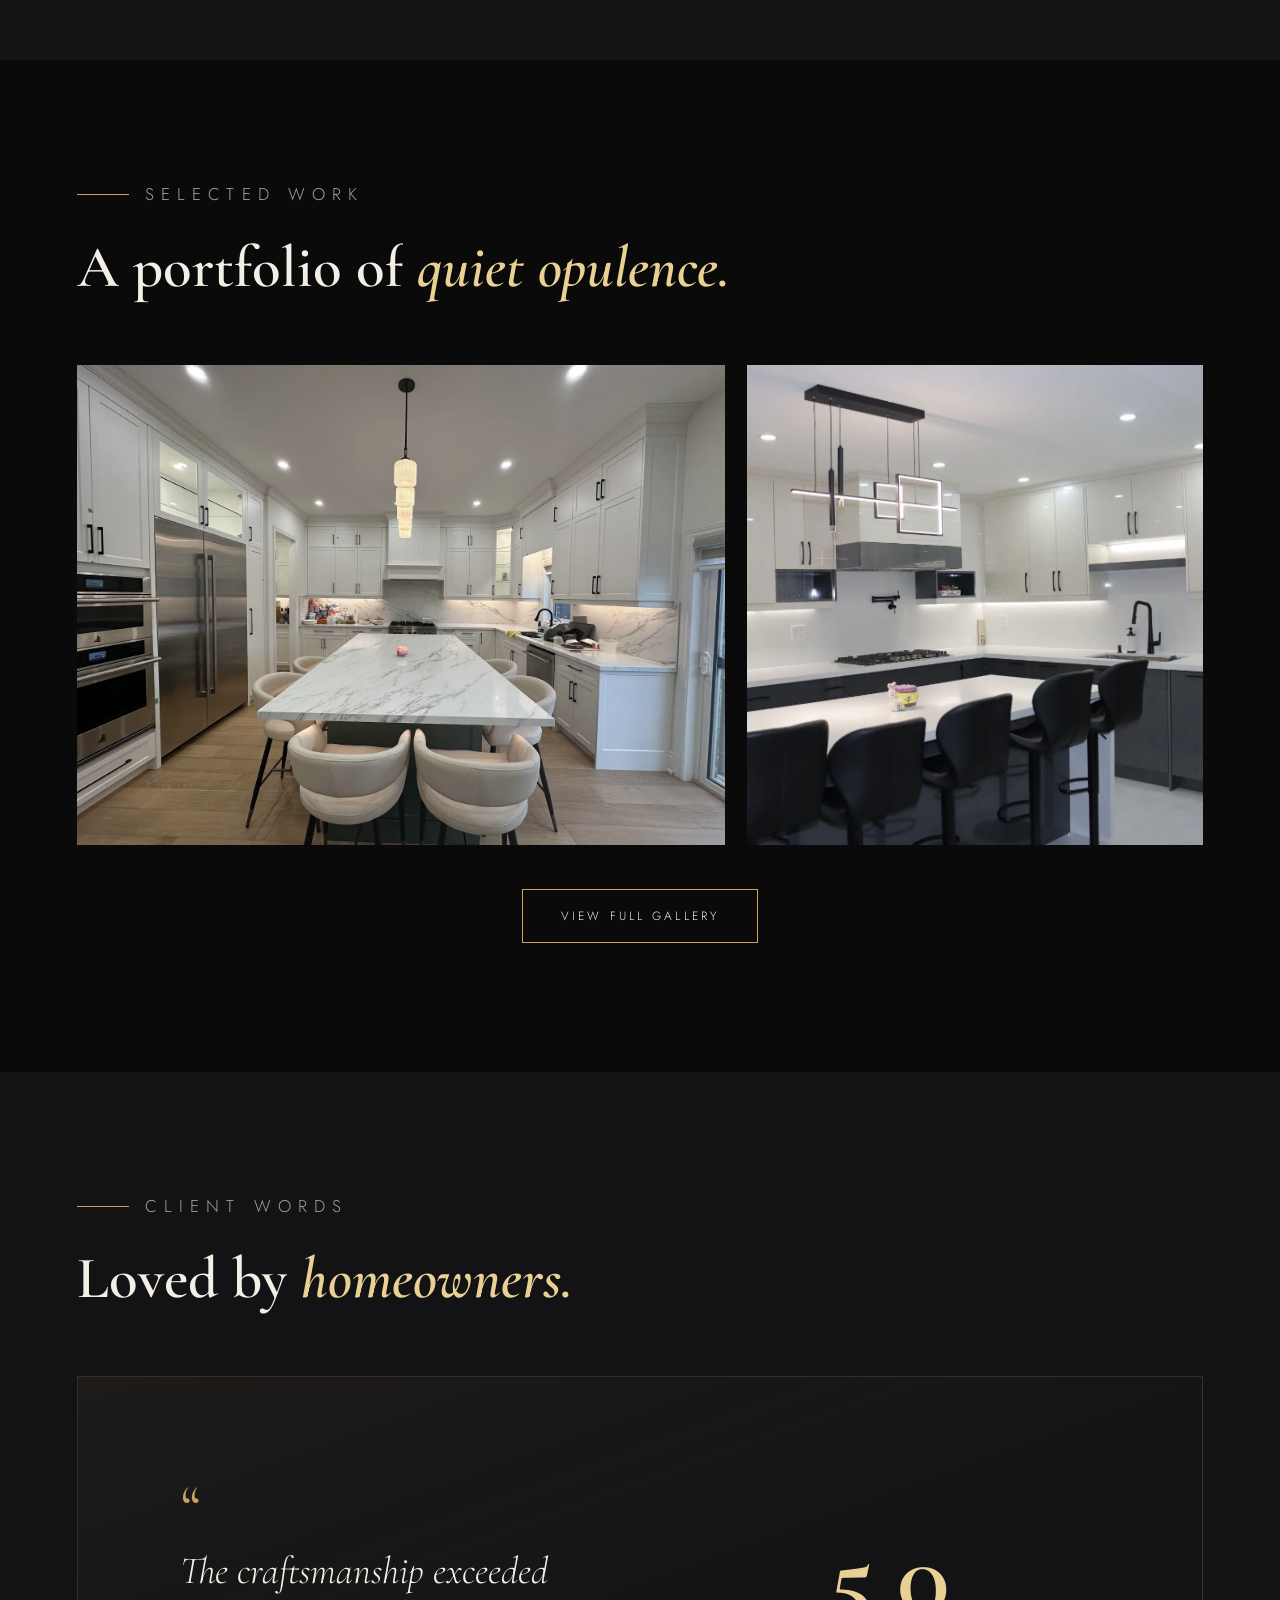
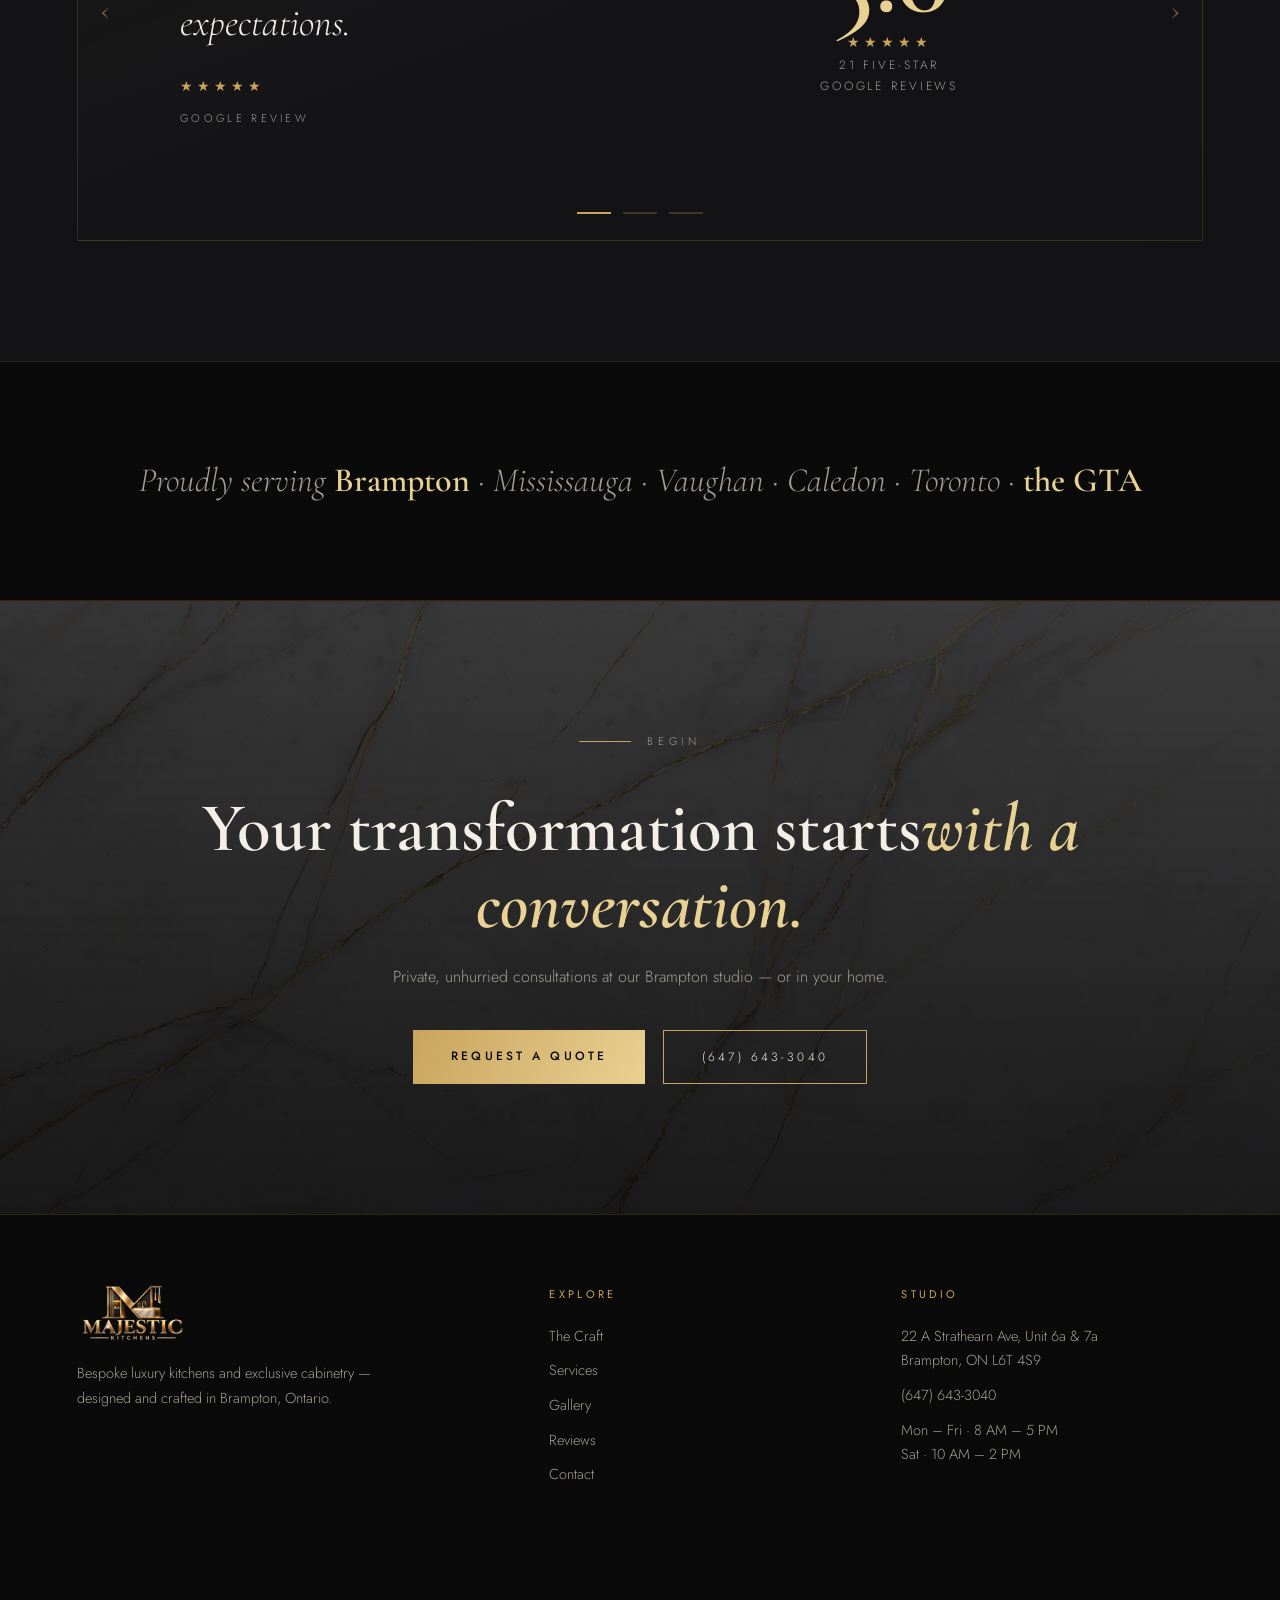
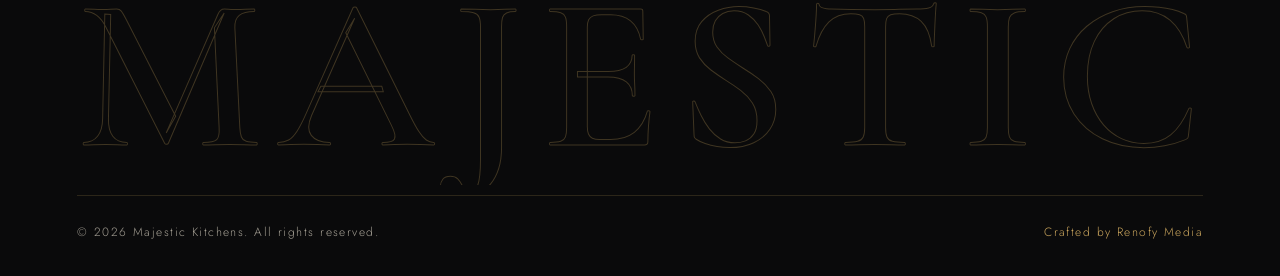
==== commit 50f9db47: "Cache-bust logo URL so browsers fetch the transparency-fixed image" ====
--- a/index.html
+++ b/index.html
@@ -11,18 +11,18 @@
 <link rel="preconnect" href="https://fonts.googleapis.com">
 <link rel="preconnect" href="https://fonts.gstatic.com" crossorigin>
 <link href="https://fonts.googleapis.com/css2?family=Cormorant+Garamond:ital,wght@0,500;0,600;0,700;1,500;1,600&family=Jost:wght@300;400;500&display=swap" rel="stylesheet">
-<link rel="icon" href="assets/img/logo.png">
+<link rel="icon" href="assets/img/logo.png?v=2">
 <link rel="stylesheet" href="assets/css/style.css">
 </head>
 <body>
 <div class="grain"></div>
 <div id="cursor"></div>
-<div id="wipe"><span class="wline"></span><img src="assets/img/logo.png" alt=""></div>
-<div id="loader"><img src="assets/img/logo.png" alt="Majestic Kitchens"><div class="bar"><span></span></div></div>
+<div id="wipe"><span class="wline"></span><img src="assets/img/logo.png?v=2" alt=""></div>
+<div id="loader"><img src="assets/img/logo.png?v=2" alt="Majestic Kitchens"><div class="bar"><span></span></div></div>
 
 <nav id="nav">
   <div class="wrap nav-inner">
-    <a class="brand" href="index.html" aria-label="Majestic Kitchens home"><img src="assets/img/logo.png" alt="Majestic Kitchens logo"></a>
+    <a class="brand" href="index.html" aria-label="Majestic Kitchens home"><img src="assets/img/logo.png?v=2" alt="Majestic Kitchens logo"></a>
     <ul class="nav-links">
       <li><a href="about.html">Craft</a></li>
       <li><a href="services.html">Services</a></li>
@@ -165,7 +165,7 @@
   <div class="wrap">
     <div class="f-grid">
       <div>
-        <img src="assets/img/logo.png" alt="Majestic Kitchens logo">
+        <img src="assets/img/logo.png?v=2" alt="Majestic Kitchens logo">
         <p>Bespoke luxury kitchens and exclusive cabinetry — designed and crafted in Brampton, Ontario.</p>
       </div>
       <div>
